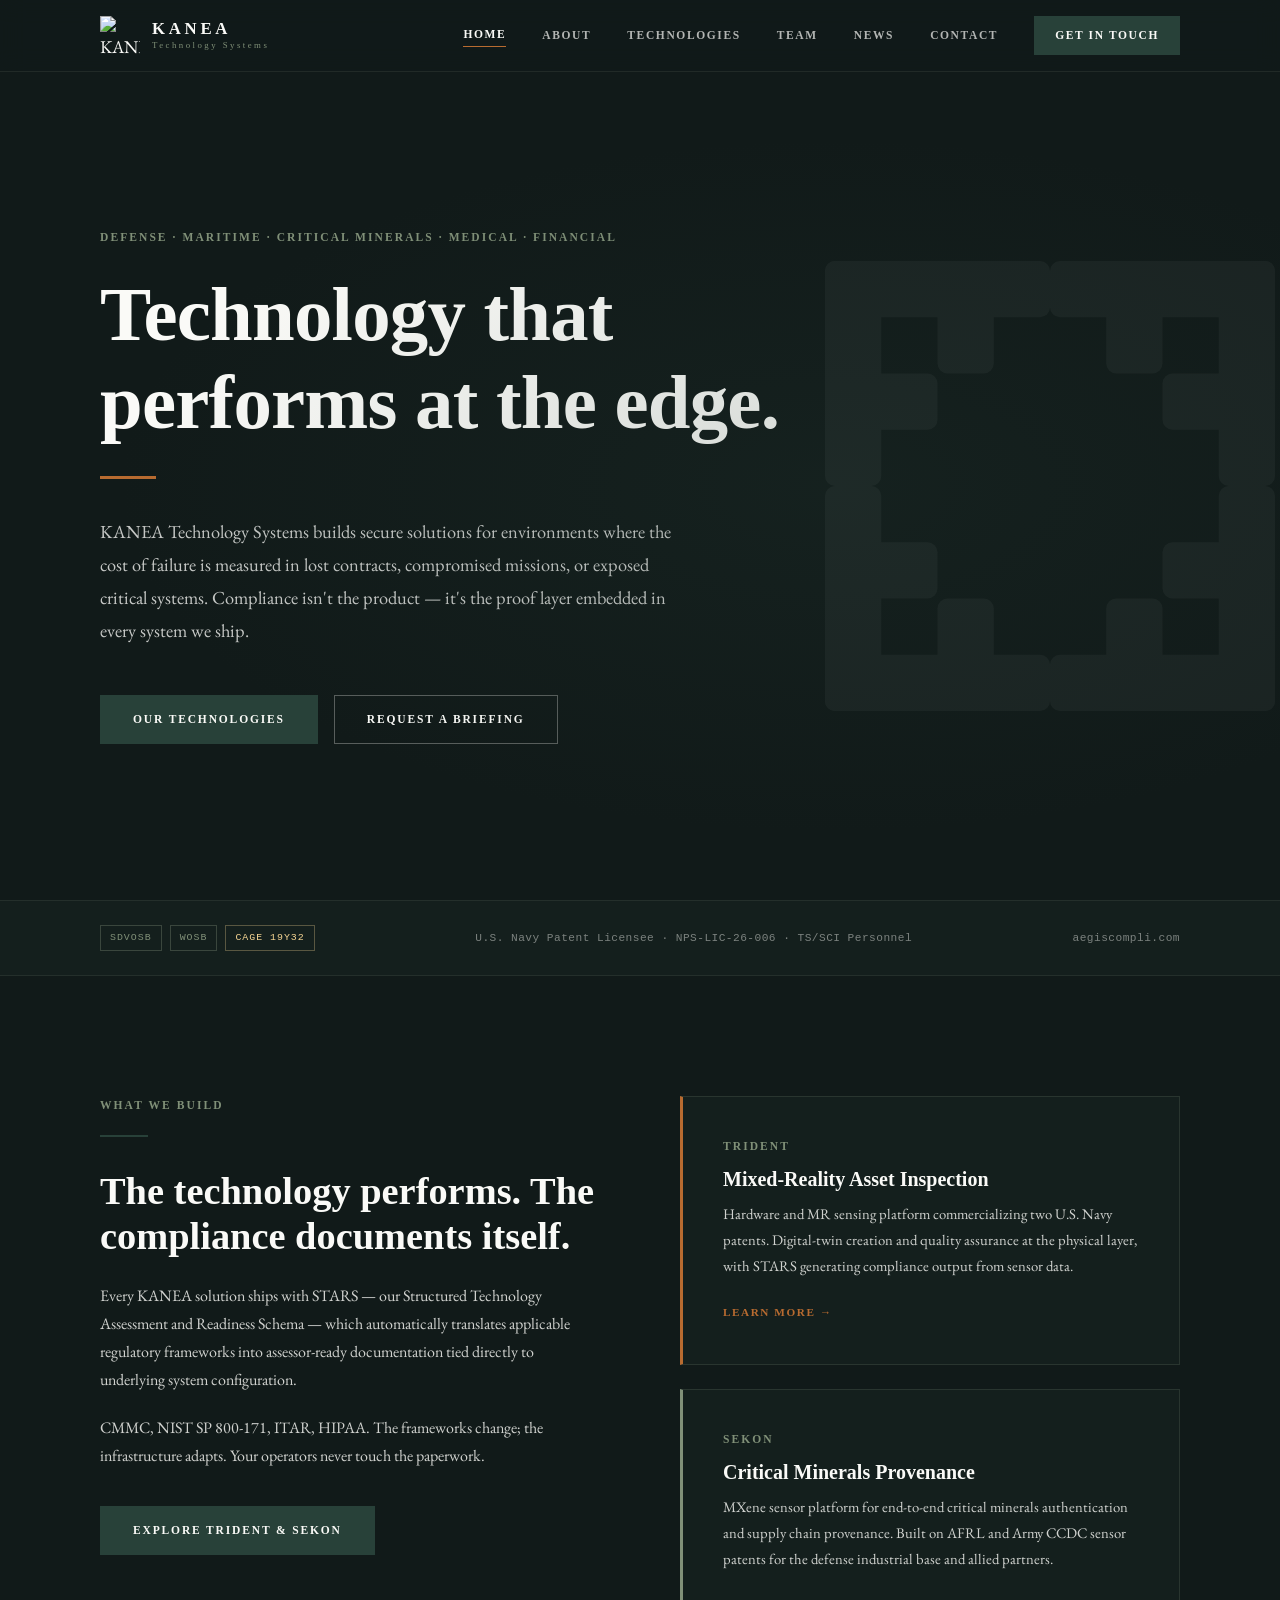
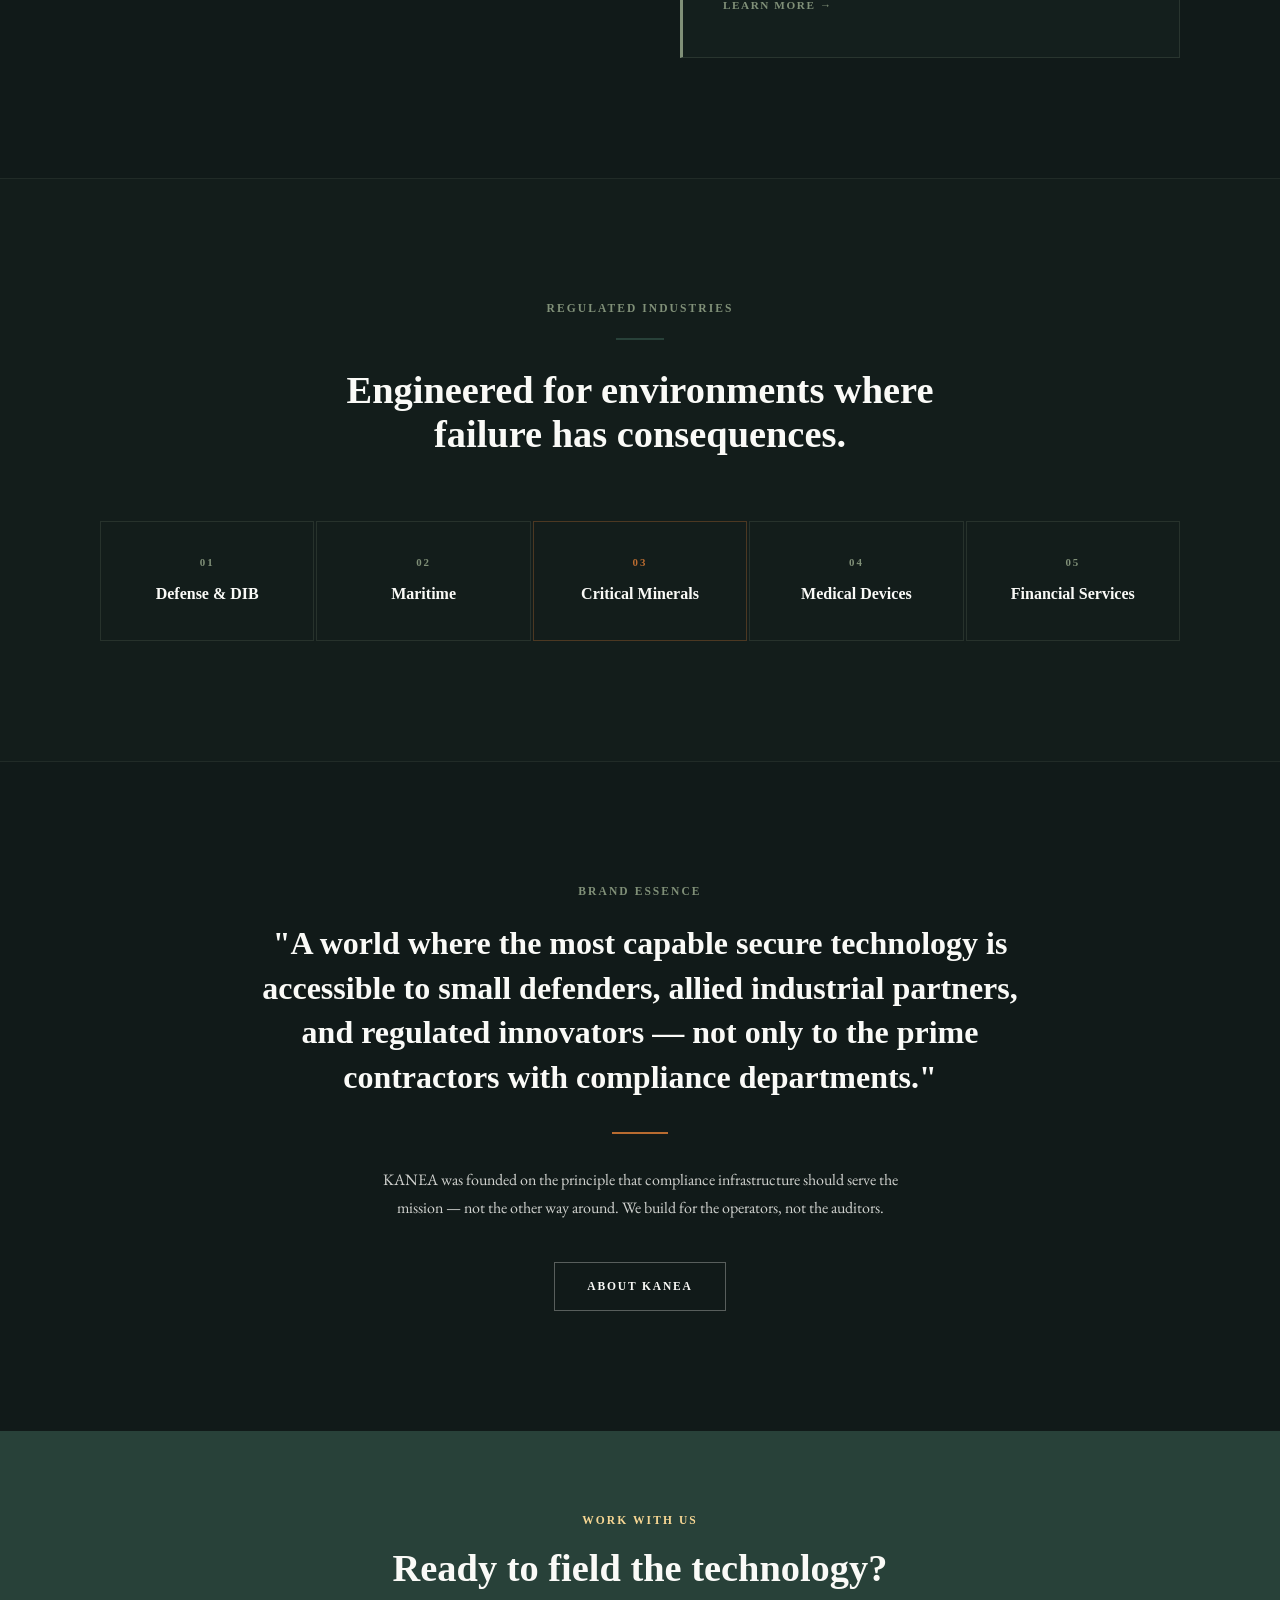
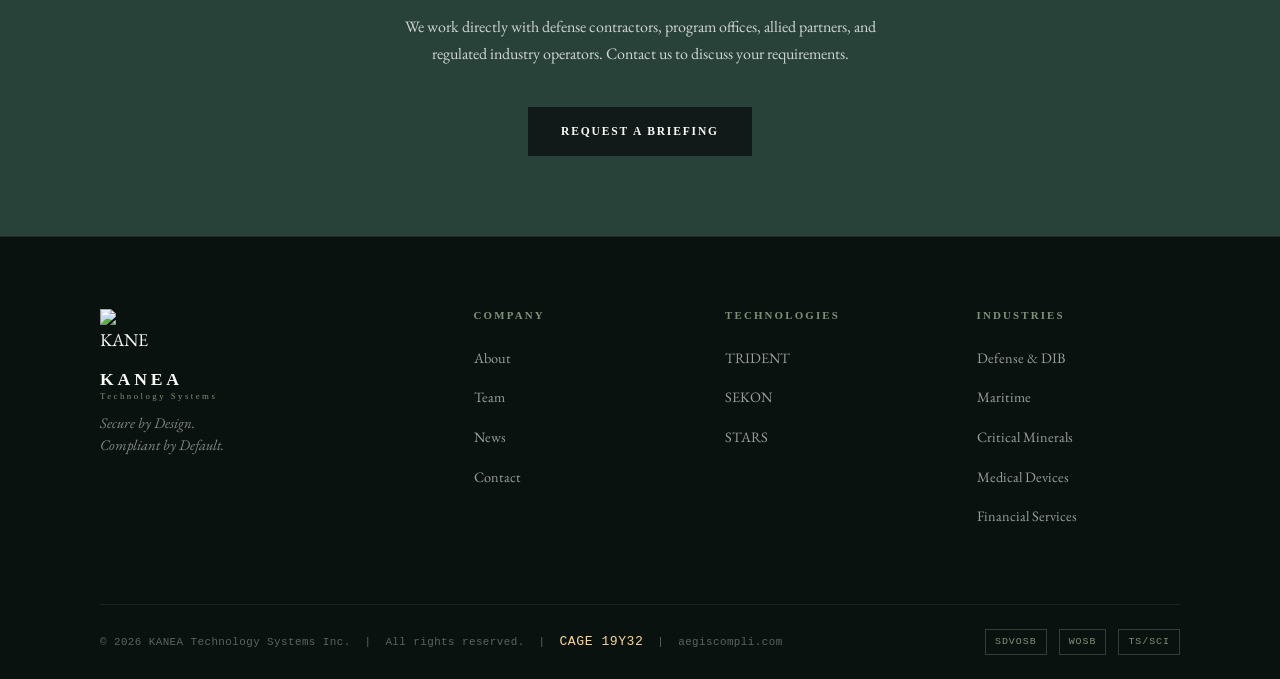
==== index.html @ 9f5e9cf7 "Rebrand domain to aegiscompli.com and add CEO headshot - apply kanea-site 2 export: switch all kanea" ====
<!DOCTYPE html>
<html lang="en">
<head>
  <meta charset="UTF-8">
  <meta name="viewport" content="width=device-width, initial-scale=1.0">
  <meta name="description" content="KANEA Technology Systems builds secure technology solutions for regulated industries — defense, maritime, critical minerals, medical devices, and financial services.">
  <title>KANEA Technology Systems — Secure by Design. Compliant by Default.</title>
  <link rel="stylesheet" href="css/kanea.css">
  <link rel="icon" type="image/svg+xml" href="images/KANEA_logo_emerald.svg">
</head>
<body>

  <header id="site-nav" class="site-nav"></header>

  <main class="main-content">

    <!-- ── HERO ──────────────────────────────────────────── -->
    <section class="hero" style="min-height: 92vh; display: flex; align-items: center; position: relative; overflow: hidden; padding: 0;">
      <!-- Background grid motif -->
      <div style="position:absolute;inset:0;background: radial-gradient(ellipse 80% 60% at 65% 50%, rgba(40,65,57,0.18) 0%, transparent 70%); pointer-events:none;"></div>
      <div style="position:absolute;right:-120px;top:50%;transform:translateY(-50%);opacity:0.04;pointer-events:none;">
        <svg viewBox="0 0 560 560" width="700" height="700" xmlns="http://www.w3.org/2000/svg">
          <rect fill="#FAFAF7" x="100" y="100" width="180" height="45" rx="8"/>
          <rect fill="#FAFAF7" x="100" y="100" width="45" height="180" rx="8"/>
          <rect fill="#FAFAF7" x="100" y="190" width="90" height="45" rx="8"/>
          <rect fill="#FAFAF7" x="190" y="100" width="45" height="90" rx="8"/>
          <rect fill="#FAFAF7" x="280" y="100" width="180" height="45" rx="8"/>
          <rect fill="#FAFAF7" x="415" y="100" width="45" height="180" rx="8"/>
          <rect fill="#FAFAF7" x="370" y="190" width="90" height="45" rx="8"/>
          <rect fill="#FAFAF7" x="325" y="100" width="45" height="90" rx="8"/>
          <rect fill="#FAFAF7" x="100" y="415" width="180" height="45" rx="8"/>
          <rect fill="#FAFAF7" x="100" y="280" width="45" height="180" rx="8"/>
          <rect fill="#FAFAF7" x="100" y="325" width="90" height="45" rx="8"/>
          <rect fill="#FAFAF7" x="190" y="370" width="45" height="90" rx="8"/>
          <rect fill="#FAFAF7" x="280" y="415" width="180" height="45" rx="8"/>
          <rect fill="#FAFAF7" x="415" y="280" width="45" height="180" rx="8"/>
          <rect fill="#FAFAF7" x="370" y="325" width="90" height="45" rx="8"/>
          <rect fill="#FAFAF7" x="325" y="370" width="45" height="90" rx="8"/>
        </svg>
      </div>

      <div class="container" style="padding-top:120px;padding-bottom:120px;">
        <div style="max-width: 700px;">
          <p class="eyebrow" style="margin-bottom:24px;">Defense · Maritime · Critical Minerals · Medical · Financial</p>
          <h1 class="display" style="color: var(--warm-white); margin-bottom: 8px;">
            Technology that<br>performs at the edge.
          </h1>
          <div style="width:56px;height:3px;background:var(--earth);margin:28px 0 36px;"></div>
          <p style="font-size:1.15rem;line-height:1.8;color:rgba(250,250,247,0.78);max-width:580px;margin-bottom:48px;">
            KANEA Technology Systems builds secure solutions for environments where the cost of failure is measured in lost contracts, compromised missions, or exposed critical systems. Compliance isn't the product — it's the proof layer embedded in every system we ship.
          </p>
          <div style="display:flex;gap:16px;flex-wrap:wrap;">
            <a href="pages/technologies.html" class="btn-primary">Our Technologies</a>
            <a href="pages/contact.html" class="btn-ghost">Request a Briefing</a>
          </div>
        </div>
      </div>
    </section>

    <!-- ── CREDENTIAL BAR ────────────────────────────────── -->
    <section style="padding:0;background:rgba(40,65,57,0.15);border-top:1px solid rgba(128,144,120,0.15);border-bottom:1px solid rgba(128,144,120,0.15);">
      <div class="container">
        <div style="display:flex;align-items:center;justify-content:space-between;padding:24px 0;flex-wrap:wrap;gap:20px;">
          <div style="display:flex;align-items:center;gap:8px;">
            <span class="badge">SDVOSB</span>
            <span class="badge">WOSB</span>
            <span class="badge" style="color:var(--khaki);border-color:rgba(248,215,148,0.3);">CAGE 19Y32</span>
          </div>
          <p class="mono" style="color:rgba(250,250,247,0.45);font-size:0.7rem;">U.S. Navy Patent Licensee · NPS-LIC-26-006 · TS/SCI Personnel</p>
          <p class="mono" style="color:rgba(250,250,247,0.45);font-size:0.7rem;">aegiscompli.com</p>
        </div>
      </div>
    </section>

    <!-- ── WHAT WE BUILD ─────────────────────────────────── -->
    <section>
      <div class="container">
        <div class="grid-2" style="align-items:start;gap:80px;">
          <div>
            <p class="eyebrow">What We Build</p>
            <div class="rule"></div>
            <h2 class="section-title" style="margin-bottom:24px;">The technology performs. The compliance documents itself.</h2>
            <p class="body-text" style="margin-bottom:20px;">
              Every KANEA solution ships with STARS — our Structured Technology Assessment and Readiness Schema — which automatically translates applicable regulatory frameworks into assessor-ready documentation tied directly to underlying system configuration.
            </p>
            <p class="body-text" style="margin-bottom:36px;">
              CMMC, NIST SP 800-171, ITAR, HIPAA. The frameworks change; the infrastructure adapts. Your operators never touch the paperwork.
            </p>
            <a href="pages/technologies.html" class="btn-primary">Explore TRIDENT &amp; SEKON</a>
          </div>
          <div style="display:flex;flex-direction:column;gap:24px;">
            <div class="card card-earth">
              <p class="eyebrow" style="margin-bottom:12px;">TRIDENT</p>
              <h3 style="color:var(--warm-white);margin-bottom:10px;">Mixed-Reality Asset Inspection</h3>
              <p class="body-text" style="font-size:0.92rem;">Hardware and MR sensing platform commercializing two U.S. Navy patents. Digital-twin creation and quality assurance at the physical layer, with STARS generating compliance output from sensor data.</p>
              <div style="margin-top:16px;"><a href="pages/technologies.html#trident" style="font-family:var(--font-display);font-size:0.7rem;font-weight:700;letter-spacing:0.14em;text-transform:uppercase;color:var(--earth);">Learn More →</a></div>
            </div>
            <div class="card" style="border-left:3px solid var(--wasabi);">
              <p class="eyebrow" style="margin-bottom:12px;">SEKON</p>
              <h3 style="color:var(--warm-white);margin-bottom:10px;">Critical Minerals Provenance</h3>
              <p class="body-text" style="font-size:0.92rem;">MXene sensor platform for end-to-end critical minerals authentication and supply chain provenance. Built on AFRL and Army CCDC sensor patents for the defense industrial base and allied partners.</p>
              <div style="margin-top:16px;"><a href="pages/technologies.html#sekon" style="font-family:var(--font-display);font-size:0.7rem;font-weight:700;letter-spacing:0.14em;text-transform:uppercase;color:var(--wasabi);">Learn More →</a></div>
            </div>
          </div>
        </div>
      </div>
    </section>

    <!-- ── INDUSTRIES ────────────────────────────────────── -->
    <section style="background:rgba(40,65,57,0.08);border-top:1px solid rgba(128,144,120,0.12);border-bottom:1px solid rgba(128,144,120,0.12);">
      <div class="container">
        <div style="text-align:center;max-width:600px;margin:0 auto 64px;">
          <p class="eyebrow">Regulated Industries</p>
          <div class="rule" style="margin:20px auto 28px;"></div>
          <h2 class="section-title">Engineered for environments where failure has consequences.</h2>
        </div>
        <div class="grid-3" style="grid-template-columns:repeat(5,1fr);gap:2px;">
          <div style="padding:32px 24px;border:1px solid rgba(128,144,120,0.18);text-align:center;">
            <p style="font-family:var(--font-display);font-size:0.68rem;font-weight:700;letter-spacing:0.18em;text-transform:uppercase;color:var(--wasabi);margin-bottom:10px;">01</p>
            <p style="font-family:var(--font-display);font-weight:700;font-size:1rem;color:var(--warm-white);">Defense &amp; DIB</p>
          </div>
          <div style="padding:32px 24px;border:1px solid rgba(128,144,120,0.18);text-align:center;">
            <p style="font-family:var(--font-display);font-size:0.68rem;font-weight:700;letter-spacing:0.18em;text-transform:uppercase;color:var(--wasabi);margin-bottom:10px;">02</p>
            <p style="font-family:var(--font-display);font-weight:700;font-size:1rem;color:var(--warm-white);">Maritime</p>
          </div>
          <div style="padding:32px 24px;border:1px solid rgba(128,144,120,0.18);text-align:center;border-color:rgba(184,107,48,0.35);">
            <p style="font-family:var(--font-display);font-size:0.68rem;font-weight:700;letter-spacing:0.18em;text-transform:uppercase;color:var(--earth);margin-bottom:10px;">03</p>
            <p style="font-family:var(--font-display);font-weight:700;font-size:1rem;color:var(--warm-white);">Critical Minerals</p>
          </div>
          <div style="padding:32px 24px;border:1px solid rgba(128,144,120,0.18);text-align:center;">
            <p style="font-family:var(--font-display);font-size:0.68rem;font-weight:700;letter-spacing:0.18em;text-transform:uppercase;color:var(--wasabi);margin-bottom:10px;">04</p>
            <p style="font-family:var(--font-display);font-weight:700;font-size:1rem;color:var(--warm-white);">Medical Devices</p>
          </div>
          <div style="padding:32px 24px;border:1px solid rgba(128,144,120,0.18);text-align:center;">
            <p style="font-family:var(--font-display);font-size:0.68rem;font-weight:700;letter-spacing:0.18em;text-transform:uppercase;color:var(--wasabi);margin-bottom:10px;">05</p>
            <p style="font-family:var(--font-display);font-weight:700;font-size:1rem;color:var(--warm-white);">Financial Services</p>
          </div>
        </div>
      </div>
    </section>

    <!-- ── BRAND ESSENCE ─────────────────────────────────── -->
    <section>
      <div class="container">
        <div style="max-width:800px;margin:0 auto;text-align:center;">
          <p class="eyebrow" style="margin-bottom:20px;">Brand Essence</p>
          <blockquote style="font-family:var(--font-display);font-size:clamp(1.4rem,2.5vw,2rem);font-weight:700;line-height:1.4;color:var(--warm-white);margin-bottom:32px;">
            "A world where the most capable secure technology is accessible to small defenders, allied industrial partners, and regulated innovators — not only to the prime contractors with compliance departments."
          </blockquote>
          <div style="width:56px;height:2px;background:var(--earth);margin:0 auto 32px;"></div>
          <p class="body-text" style="text-align:center;max-width:560px;margin:0 auto 40px;">KANEA was founded on the principle that compliance infrastructure should serve the mission — not the other way around. We build for the operators, not the auditors.</p>
          <a href="pages/about.html" class="btn-ghost">About KANEA</a>
        </div>
      </div>
    </section>

    <!-- ── CTA ───────────────────────────────────────────── -->
    <section style="background:var(--emerald);padding:80px 0;">
      <div class="container" style="text-align:center;">
        <p class="eyebrow" style="color:var(--khaki);margin-bottom:16px;">Work With Us</p>
        <h2 style="font-family:var(--font-display);font-size:clamp(1.8rem,3vw,2.6rem);font-weight:700;color:var(--warm-white);margin-bottom:24px;">
          Ready to field the technology?
        </h2>
        <p style="font-family:var(--font-body);font-size:1rem;color:rgba(250,250,247,0.8);max-width:480px;margin:0 auto 40px;">
          We work directly with defense contractors, program offices, allied partners, and regulated industry operators. Contact us to discuss your requirements.
        </p>
        <a href="pages/contact.html" class="btn-primary" style="background:var(--noir);border-color:var(--noir);">Request a Briefing</a>
      </div>
    </section>

  </main>

  <div id="site-footer"></div>

  <script src="js/components.js"></script>
  <script>
    renderNav('home');
    renderFooter();
  </script>
</body>
</html>
---- css/kanea.css ----
/* ============================================================
   KANEA Technology Systems — Brand CSS
   Brand Guide v1.0 · aegiscompli.com
   ============================================================ */

@import url('https://fonts.googleapis.com/css2?family=EB+Garamond:ital,wght@0,400;0,500;1,400&display=swap');

/* ── Tokens ─────────────────────────────────────────────── */
:root {
  --emerald:      #284139;
  --wasabi:       #809078;
  --khaki:        #F8D794;
  --earth:        #B86B30;
  --noir:         #111A19;
  --warm-white:   #FAFAF7;

  --font-display: 'Georgia', 'Palatino Linotype', serif;
  --font-body:    'EB Garamond', Garamond, 'Times New Roman', serif;
  --font-mono:    'Courier New', Courier, monospace;

  --nav-h:        72px;
  --max-w:        1160px;
  --section-gap:  120px;
}

/* ── Reset ───────────────────────────────────────────────── */
*, *::before, *::after { box-sizing: border-box; margin: 0; padding: 0; }
html { scroll-behavior: smooth; }

body {
  background: var(--noir);
  color: var(--warm-white);
  font-family: var(--font-body);
  font-size: 18px;
  line-height: 1.65;
  -webkit-font-smoothing: antialiased;
}

img, svg { display: block; max-width: 100%; }
a { color: inherit; text-decoration: none; }
ul { list-style: none; }

/* ── Typography ──────────────────────────────────────────── */
h1, h2, h3, h4 {
  font-family: var(--font-display);
  font-weight: 700;
  line-height: 1.15;
}

.display {
  font-size: clamp(2.8rem, 6vw, 5rem);
  letter-spacing: -0.01em;
}

h2.section-title {
  font-size: clamp(1.8rem, 3vw, 2.6rem);
  color: var(--warm-white);
}

h3 { font-size: 1.25rem; }

.eyebrow {
  font-family: var(--font-display);
  font-size: 0.72rem;
  font-weight: 700;
  letter-spacing: 0.18em;
  text-transform: uppercase;
  color: var(--wasabi);
}

.body-text {
  font-family: var(--font-body);
  font-size: 1rem;
  line-height: 1.75;
  color: rgba(250,250,247,0.82);
}

.mono {
  font-family: var(--font-mono);
  font-size: 0.82rem;
  color: var(--khaki);
  letter-spacing: 0.04em;
}

/* ── Layout ──────────────────────────────────────────────── */
.container {
  width: 100%;
  max-width: var(--max-w);
  margin: 0 auto;
  padding: 0 40px;
}

section { padding: var(--section-gap) 0; }

/* ── Navigation ──────────────────────────────────────────── */
.site-nav {
  position: fixed;
  top: 0; left: 0; right: 0;
  height: var(--nav-h);
  z-index: 100;
  background: rgba(17,26,25,0.92);
  backdrop-filter: blur(12px);
  -webkit-backdrop-filter: blur(12px);
  border-bottom: 1px solid rgba(128,144,120,0.15);
  transition: background 0.3s;
}

.nav-inner {
  display: flex;
  align-items: center;
  justify-content: space-between;
  height: 100%;
  max-width: var(--max-w);
  margin: 0 auto;
  padding: 0 40px;
}

.nav-logo {
  display: flex;
  align-items: center;
  gap: 12px;
  text-decoration: none;
}

.nav-logo img {
  width: 40px;
  height: 40px;
  object-fit: contain;
}

.nav-wordmark {
  font-family: var(--font-display);
  font-weight: 700;
  font-size: 1.05rem;
  letter-spacing: 0.22em;
  color: var(--warm-white);
  line-height: 1;
}

.nav-wordmark span {
  display: block;
  font-size: 0.55rem;
  letter-spacing: 0.28em;
  color: var(--wasabi);
  margin-top: 3px;
  font-weight: 400;
}

.nav-links {
  display: flex;
  align-items: center;
  gap: 36px;
}

.nav-links a {
  font-family: var(--font-display);
  font-size: 0.72rem;
  font-weight: 700;
  letter-spacing: 0.14em;
  text-transform: uppercase;
  color: rgba(250,250,247,0.7);
  transition: color 0.2s;
}

.nav-links a:hover,
.nav-links a.active { color: var(--warm-white); }

.nav-links a.active {
  border-bottom: 1px solid var(--earth);
  padding-bottom: 2px;
}

.nav-cta {
  font-family: var(--font-display);
  font-size: 0.72rem;
  font-weight: 700;
  letter-spacing: 0.14em;
  text-transform: uppercase;
  color: var(--warm-white) !important;
  background: var(--emerald);
  border: 1px solid var(--emerald);
  padding: 9px 20px;
  transition: background 0.2s, border-color 0.2s !important;
}

.nav-cta:hover {
  background: transparent !important;
  border-color: var(--wasabi) !important;
  color: var(--wasabi) !important;
}

.nav-hamburger {
  display: none;
  flex-direction: column;
  gap: 5px;
  cursor: pointer;
  padding: 4px;
  background: none;
  border: none;
}

.nav-hamburger span {
  display: block;
  width: 24px;
  height: 2px;
  background: var(--warm-white);
  transition: all 0.3s;
}

/* ── Emerald rule divider ────────────────────────────────── */
.rule {
  width: 48px;
  height: 2px;
  background: var(--emerald);
  margin: 20px 0 32px;
}

.rule-earth {
  width: 48px;
  height: 2px;
  background: var(--earth);
  margin: 20px 0 32px;
}

/* ── Buttons ─────────────────────────────────────────────── */
.btn-primary {
  display: inline-block;
  font-family: var(--font-display);
  font-weight: 700;
  font-size: 0.72rem;
  letter-spacing: 0.16em;
  text-transform: uppercase;
  color: var(--warm-white);
  background: var(--emerald);
  border: 1px solid var(--emerald);
  padding: 14px 32px;
  transition: background 0.2s, border-color 0.2s;
  cursor: pointer;
}

.btn-primary:hover {
  background: transparent;
  border-color: var(--wasabi);
  color: var(--wasabi);
}

.btn-ghost {
  display: inline-block;
  font-family: var(--font-display);
  font-weight: 700;
  font-size: 0.72rem;
  letter-spacing: 0.16em;
  text-transform: uppercase;
  color: var(--warm-white);
  border: 1px solid rgba(250,250,247,0.3);
  padding: 14px 32px;
  transition: border-color 0.2s, color 0.2s;
  cursor: pointer;
}

.btn-ghost:hover {
  border-color: var(--warm-white);
}

/* ── Cards ───────────────────────────────────────────────── */
.card {
  background: rgba(40,65,57,0.12);
  border: 1px solid rgba(128,144,120,0.2);
  padding: 40px;
  transition: border-color 0.25s;
}

.card:hover {
  border-color: rgba(128,144,120,0.5);
}

.card-earth {
  border-left: 3px solid var(--earth);
}

/* ── Page header (inner pages) ───────────────────────────── */
.page-header {
  padding-top: calc(var(--nav-h) + 80px);
  padding-bottom: 80px;
  border-bottom: 1px solid rgba(128,144,120,0.15);
}

/* ── Tags / badges ───────────────────────────────────────── */
.tag {
  display: inline-block;
  font-family: var(--font-mono);
  font-size: 0.7rem;
  letter-spacing: 0.08em;
  color: var(--khaki);
  border: 1px solid rgba(248,215,148,0.3);
  padding: 4px 10px;
}

.tag-emerald {
  color: var(--wasabi);
  border-color: rgba(128,144,120,0.4);
}

/* ── Two-col grid ────────────────────────────────────────── */
.grid-2 {
  display: grid;
  grid-template-columns: 1fr 1fr;
  gap: 48px;
}

.grid-3 {
  display: grid;
  grid-template-columns: repeat(3, 1fr);
  gap: 32px;
}

/* ── Khaki panel ─────────────────────────────────────────── */
.panel-khaki {
  background: rgba(248,215,148,0.06);
  border: 1px solid rgba(248,215,148,0.15);
  padding: 32px 40px;
}

/* ── Section accent line ─────────────────────────────────── */
.section-accent {
  border-top: 1px solid rgba(128,144,120,0.2);
  padding-top: var(--section-gap);
}

/* ── Footer ──────────────────────────────────────────────── */
.site-footer {
  background: #0A1210;
  border-top: 1px solid rgba(128,144,120,0.2);
  padding: 72px 0 0;
}

.footer-top {
  display: grid;
  grid-template-columns: 1.6fr 1fr 1fr 1fr;
  gap: 48px;
  padding-bottom: 64px;
  border-bottom: 1px solid rgba(128,144,120,0.15);
}

.footer-brand .nav-wordmark {
  font-size: 1.1rem;
  margin-top: 16px;
}

.footer-tagline {
  font-family: var(--font-body);
  font-style: italic;
  font-size: 0.92rem;
  color: rgba(250,250,247,0.5);
  margin-top: 12px;
  line-height: 1.5;
}

.footer-logo-mark {
  width: 48px;
  height: 48px;
}

.footer-col h4 {
  font-family: var(--font-display);
  font-size: 0.68rem;
  font-weight: 700;
  letter-spacing: 0.2em;
  text-transform: uppercase;
  color: var(--wasabi);
  margin-bottom: 20px;
}

.footer-col ul li {
  margin-bottom: 10px;
}

.footer-col ul li a {
  font-family: var(--font-body);
  font-size: 0.9rem;
  color: rgba(250,250,247,0.6);
  transition: color 0.2s;
}

.footer-col ul li a:hover {
  color: var(--warm-white);
}

.footer-bottom {
  display: flex;
  align-items: center;
  justify-content: space-between;
  padding: 24px 0;
  flex-wrap: wrap;
  gap: 12px;
}

.footer-legal {
  font-family: var(--font-mono);
  font-size: 0.68rem;
  color: rgba(250,250,247,0.35);
  letter-spacing: 0.04em;
  line-height: 1.7;
}

.footer-badges {
  display: flex;
  gap: 12px;
  align-items: center;
}

.badge {
  font-family: var(--font-mono);
  font-size: 0.62rem;
  letter-spacing: 0.1em;
  color: var(--wasabi);
  border: 1px solid rgba(128,144,120,0.35);
  padding: 4px 9px;
}

/* ── Main content offset for fixed nav ───────────────────── */
.main-content { padding-top: var(--nav-h); }

/* ── Responsive ──────────────────────────────────────────── */
@media (max-width: 900px) {
  :root { --section-gap: 80px; }
  .container { padding: 0 24px; }

  .nav-links { display: none; }
  .nav-hamburger { display: flex; }

  .nav-links.open {
    display: flex;
    flex-direction: column;
    position: fixed;
    top: var(--nav-h);
    left: 0; right: 0;
    background: var(--noir);
    padding: 32px 24px 48px;
    gap: 28px;
    border-bottom: 1px solid rgba(128,144,120,0.2);
  }

  .grid-2 { grid-template-columns: 1fr; gap: 32px; }
  .grid-3 { grid-template-columns: 1fr; }

  .footer-top {
    grid-template-columns: 1fr 1fr;
    gap: 40px;
  }

  .footer-bottom {
    flex-direction: column;
    align-items: flex-start;
  }
}

@media (max-width: 560px) {
  .footer-top { grid-template-columns: 1fr; }
  .nav-inner { padding: 0 20px; }
  .container { padding: 0 20px; }
}

@media (prefers-reduced-motion: reduce) {
  * { transition: none !important; animation: none !important; }
}
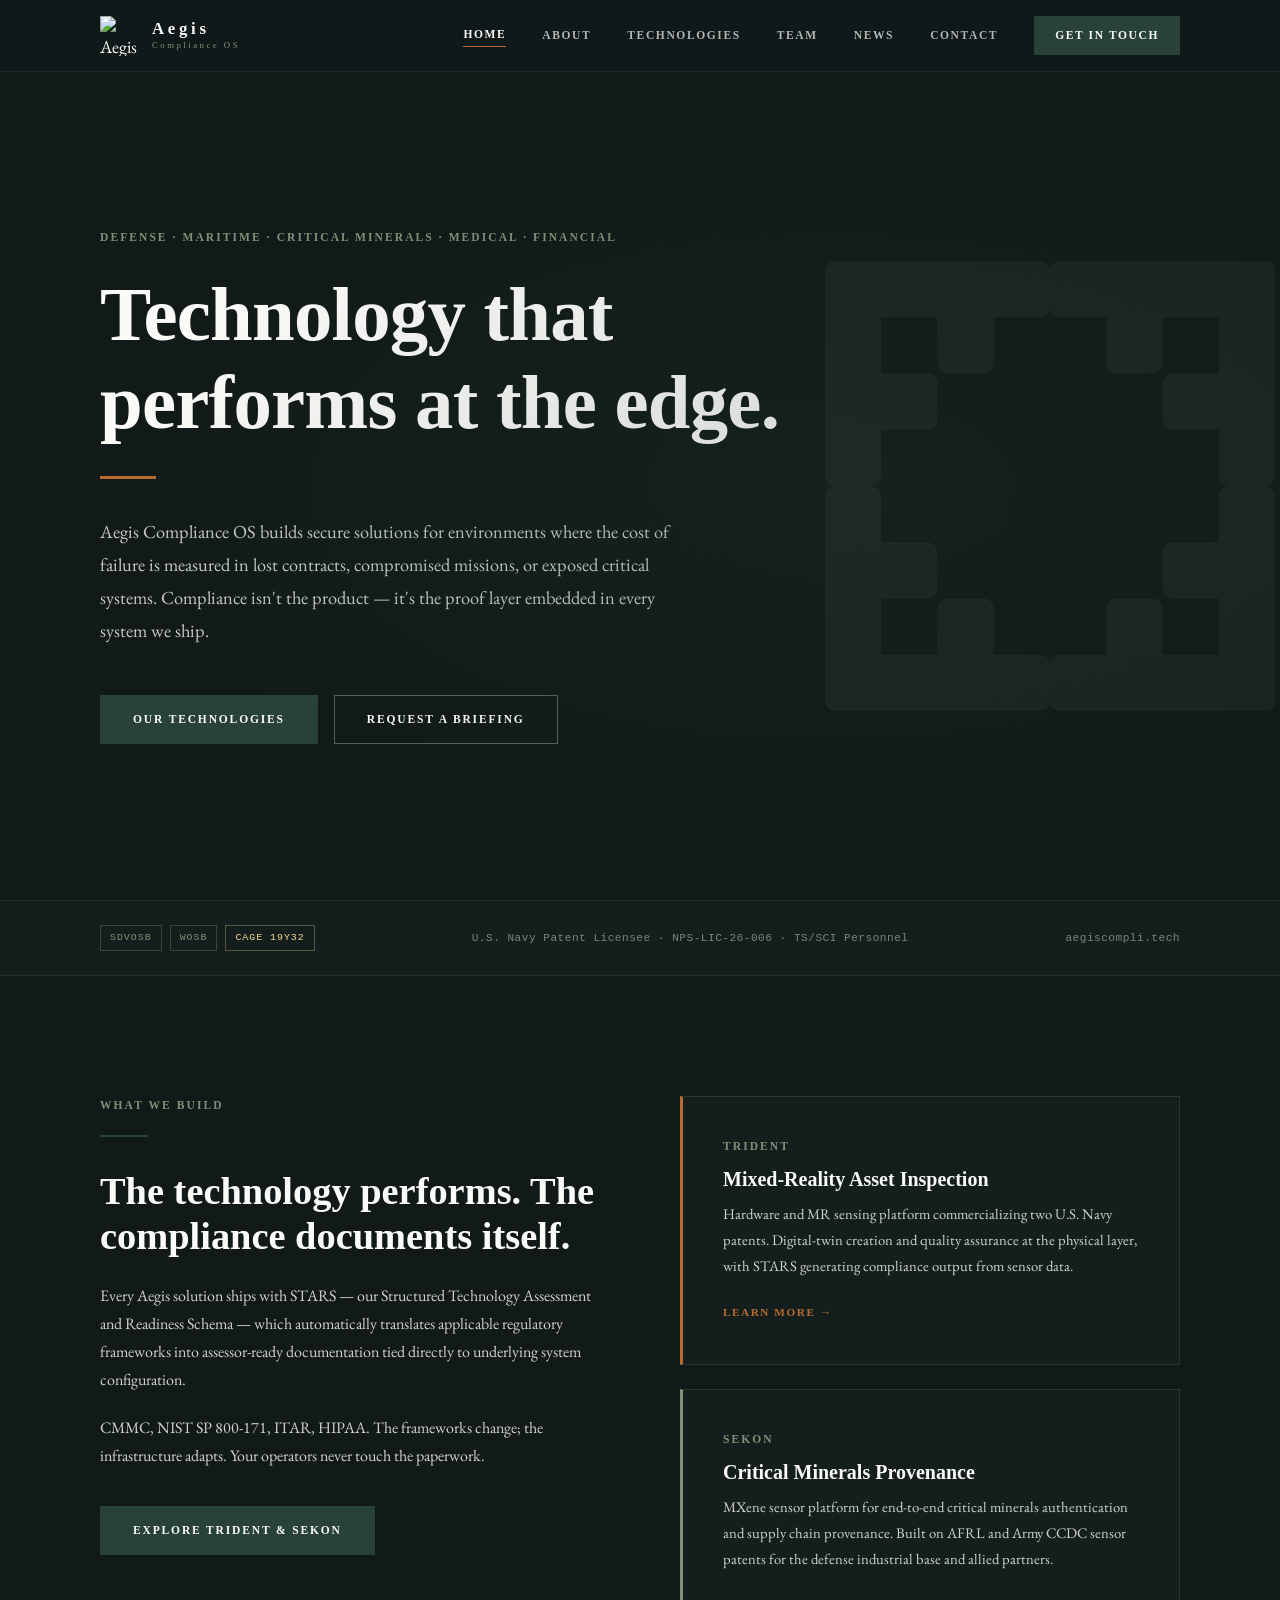
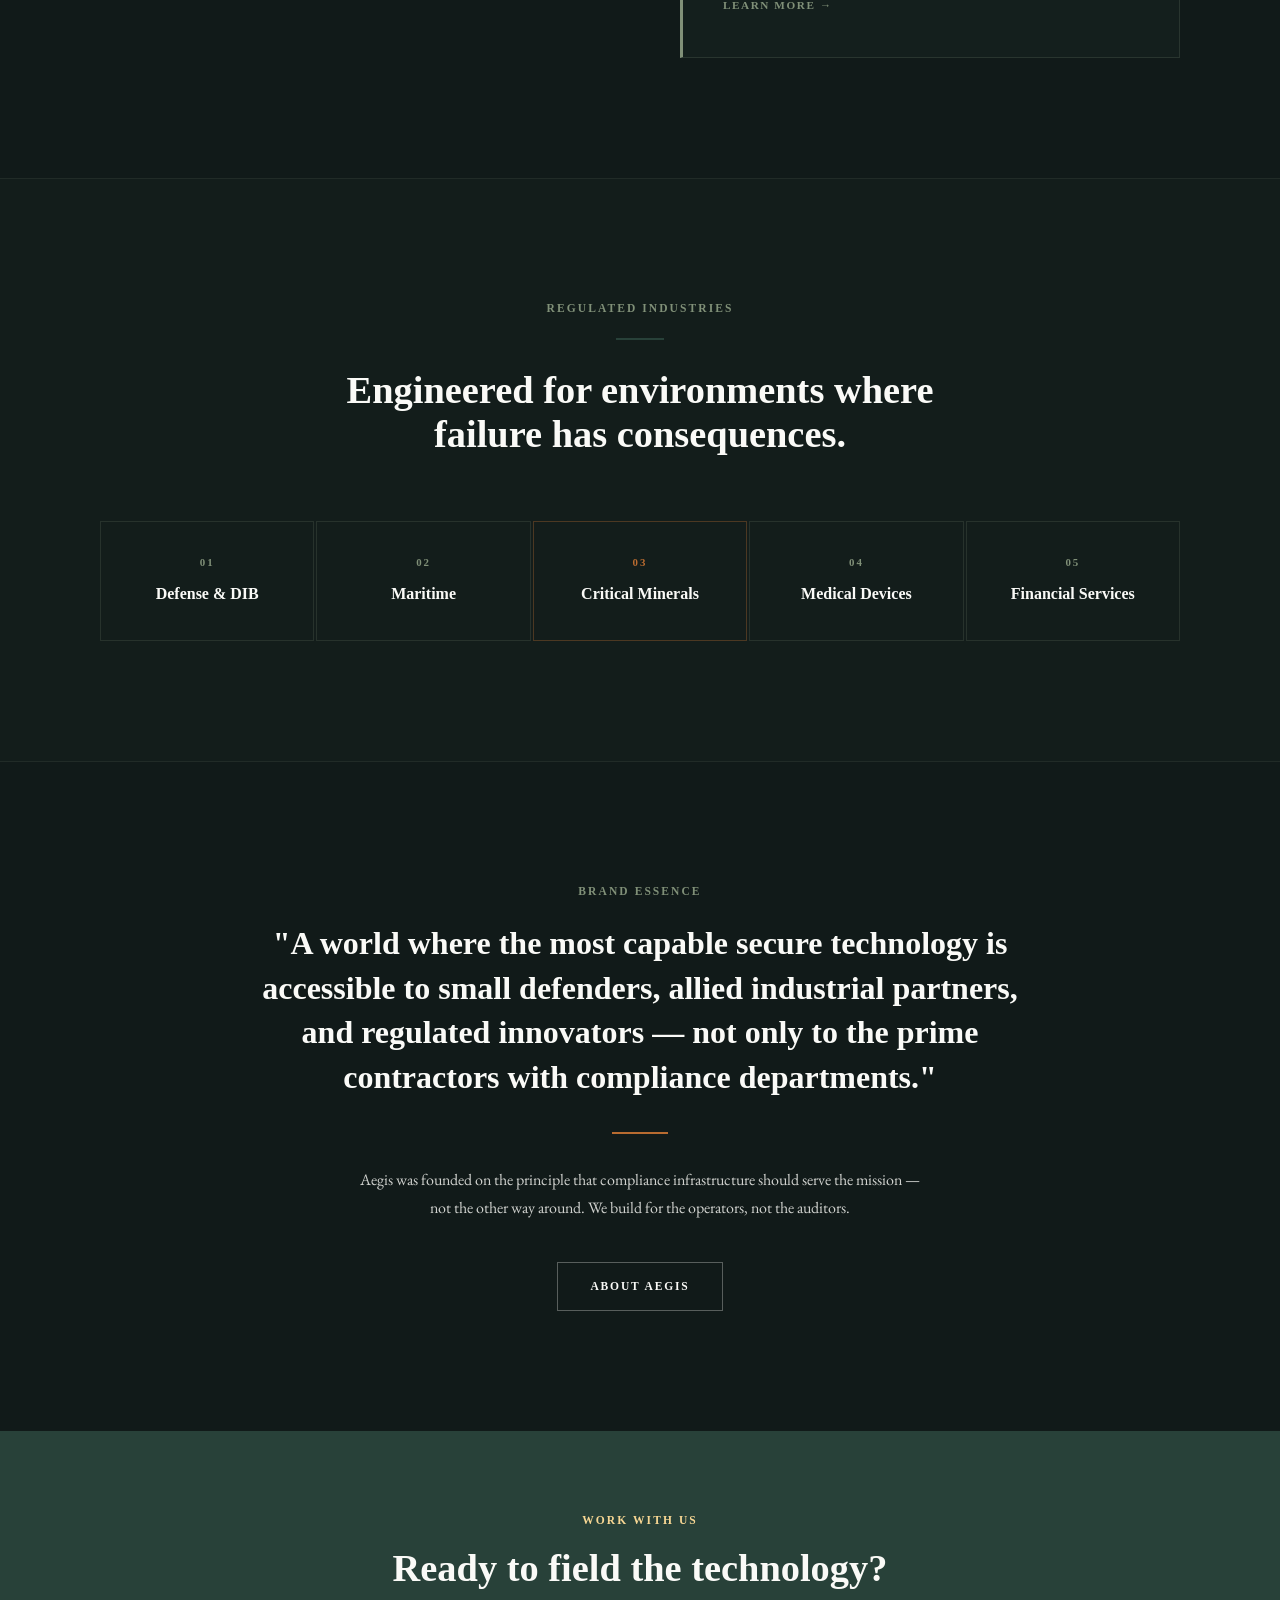
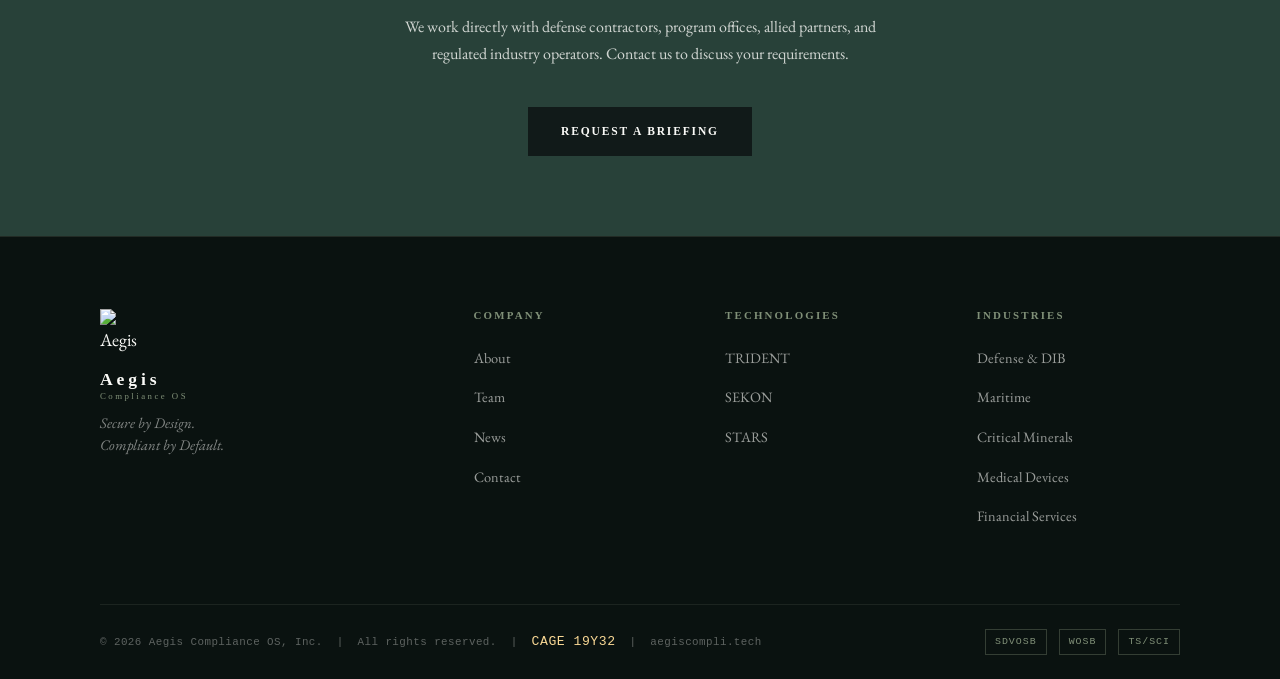
==== commit 2c065697: "Rebrand site content KANEA -> Aegis Compliance OS - swap KANEA Technology Systems -> Aegis Complianc" ====
--- a/index.html
+++ b/index.html
@@ -3,8 +3,8 @@
 <head>
   <meta charset="UTF-8">
   <meta name="viewport" content="width=device-width, initial-scale=1.0">
-  <meta name="description" content="KANEA Technology Systems builds secure technology solutions for regulated industries — defense, maritime, critical minerals, medical devices, and financial services.">
-  <title>KANEA Technology Systems — Secure by Design. Compliant by Default.</title>
+  <meta name="description" content="Aegis Compliance OS builds secure technology solutions for regulated industries — defense, maritime, critical minerals, medical devices, and financial services.">
+  <title>Aegis Compliance OS — Secure by Design. Compliant by Default.</title>
   <link rel="stylesheet" href="css/kanea.css">
   <link rel="icon" type="image/svg+xml" href="images/KANEA_logo_emerald.svg">
 </head>
@@ -47,7 +47,7 @@
           </h1>
           <div style="width:56px;height:3px;background:var(--earth);margin:28px 0 36px;"></div>
           <p style="font-size:1.15rem;line-height:1.8;color:rgba(250,250,247,0.78);max-width:580px;margin-bottom:48px;">
-            KANEA Technology Systems builds secure solutions for environments where the cost of failure is measured in lost contracts, compromised missions, or exposed critical systems. Compliance isn't the product — it's the proof layer embedded in every system we ship.
+            Aegis Compliance OS builds secure solutions for environments where the cost of failure is measured in lost contracts, compromised missions, or exposed critical systems. Compliance isn't the product — it's the proof layer embedded in every system we ship.
           </p>
           <div style="display:flex;gap:16px;flex-wrap:wrap;">
             <a href="pages/technologies.html" class="btn-primary">Our Technologies</a>
@@ -67,7 +67,7 @@
             <span class="badge" style="color:var(--khaki);border-color:rgba(248,215,148,0.3);">CAGE 19Y32</span>
           </div>
           <p class="mono" style="color:rgba(250,250,247,0.45);font-size:0.7rem;">U.S. Navy Patent Licensee · NPS-LIC-26-006 · TS/SCI Personnel</p>
-          <p class="mono" style="color:rgba(250,250,247,0.45);font-size:0.7rem;">aegiscompli.com</p>
+          <p class="mono" style="color:rgba(250,250,247,0.45);font-size:0.7rem;">aegiscompli.tech</p>
         </div>
       </div>
     </section>
@@ -81,7 +81,7 @@
             <div class="rule"></div>
             <h2 class="section-title" style="margin-bottom:24px;">The technology performs. The compliance documents itself.</h2>
             <p class="body-text" style="margin-bottom:20px;">
-              Every KANEA solution ships with STARS — our Structured Technology Assessment and Readiness Schema — which automatically translates applicable regulatory frameworks into assessor-ready documentation tied directly to underlying system configuration.
+              Every Aegis solution ships with STARS — our Structured Technology Assessment and Readiness Schema — which automatically translates applicable regulatory frameworks into assessor-ready documentation tied directly to underlying system configuration.
             </p>
             <p class="body-text" style="margin-bottom:36px;">
               CMMC, NIST SP 800-171, ITAR, HIPAA. The frameworks change; the infrastructure adapts. Your operators never touch the paperwork.
@@ -148,8 +148,8 @@
             "A world where the most capable secure technology is accessible to small defenders, allied industrial partners, and regulated innovators — not only to the prime contractors with compliance departments."
           </blockquote>
           <div style="width:56px;height:2px;background:var(--earth);margin:0 auto 32px;"></div>
-          <p class="body-text" style="text-align:center;max-width:560px;margin:0 auto 40px;">KANEA was founded on the principle that compliance infrastructure should serve the mission — not the other way around. We build for the operators, not the auditors.</p>
-          <a href="pages/about.html" class="btn-ghost">About KANEA</a>
+          <p class="body-text" style="text-align:center;max-width:560px;margin:0 auto 40px;">Aegis was founded on the principle that compliance infrastructure should serve the mission — not the other way around. We build for the operators, not the auditors.</p>
+          <a href="pages/about.html" class="btn-ghost">About Aegis</a>
         </div>
       </div>
     </section>
--- a/css/kanea.css
+++ b/css/kanea.css
@@ -1,6 +1,6 @@
 /* ============================================================
-   KANEA Technology Systems — Brand CSS
-   Brand Guide v1.0 · aegiscompli.com
+   Aegis Compliance OS — Brand CSS
+   Brand Guide v1.0 · aegiscompli.tech
    ============================================================ */
 
 @import url('https://fonts.googleapis.com/css2?family=EB+Garamond:ital,wght@0,400;0,500;1,400&display=swap');
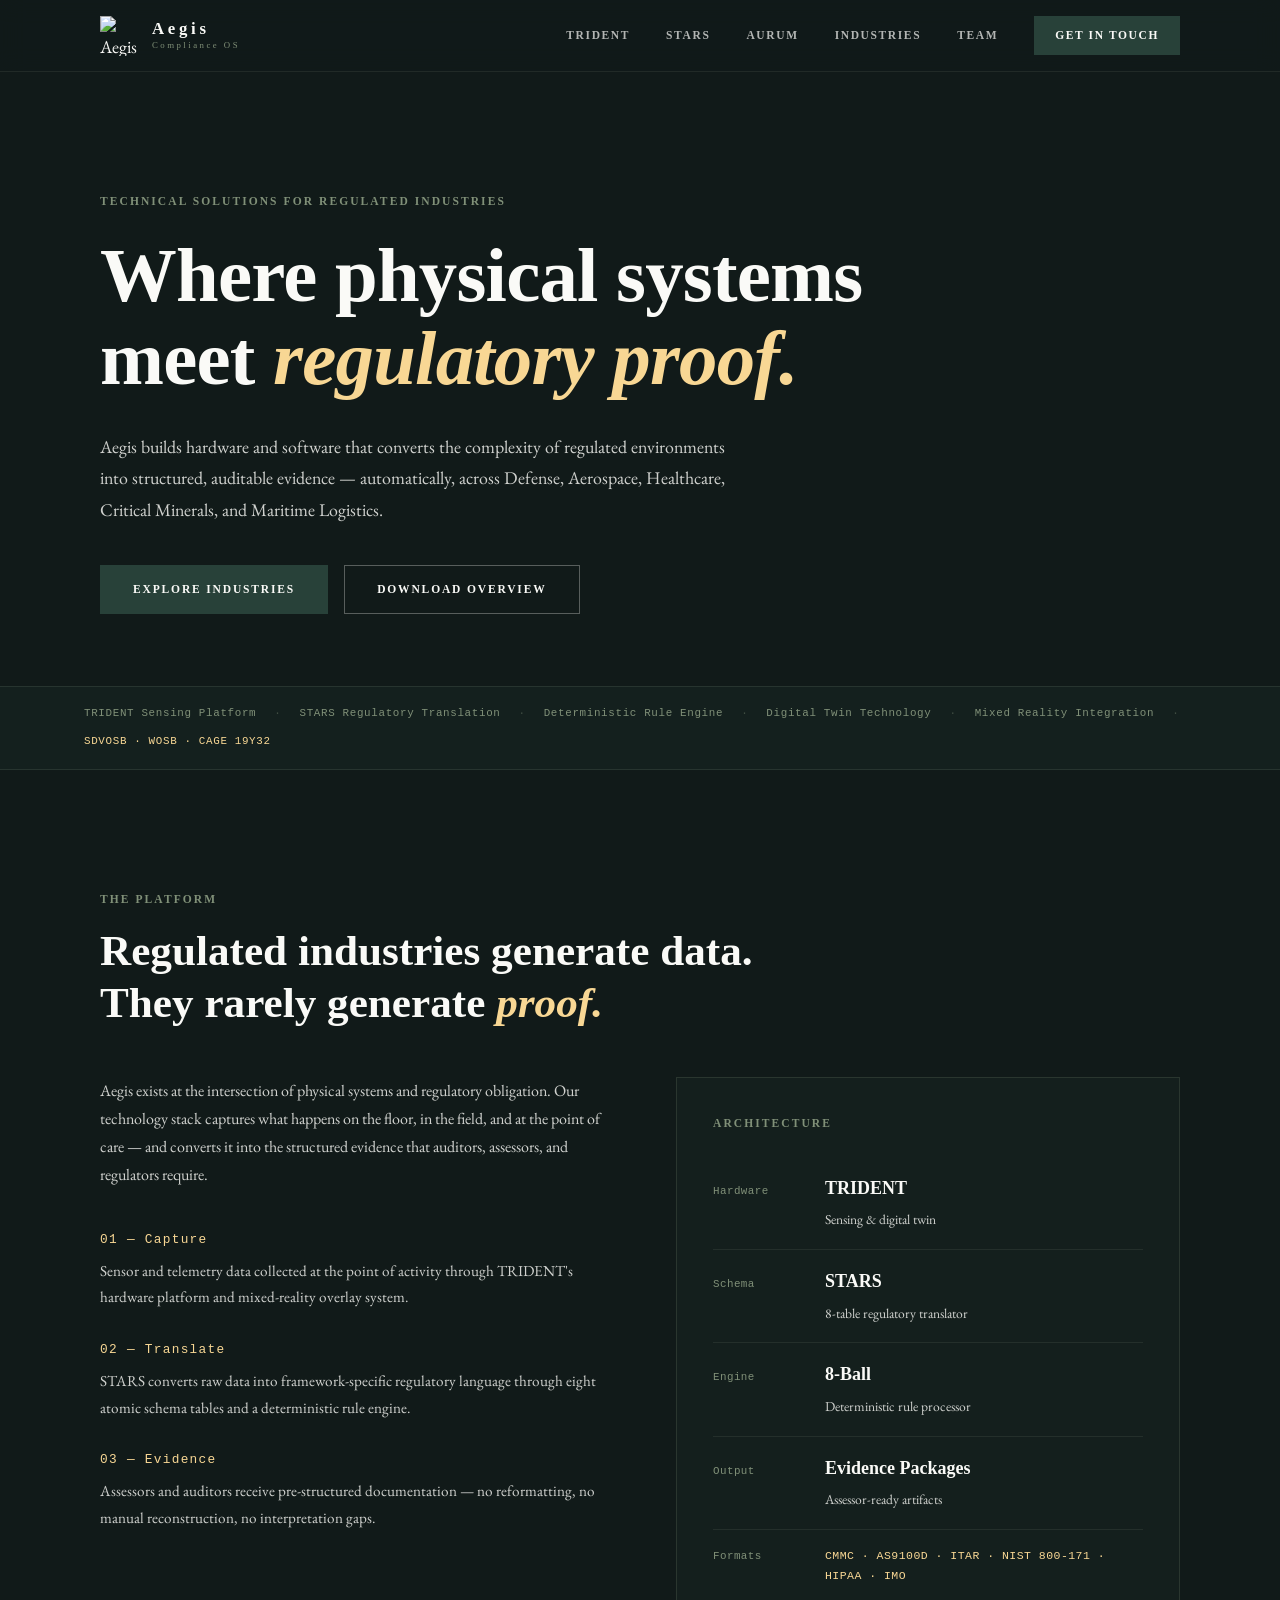
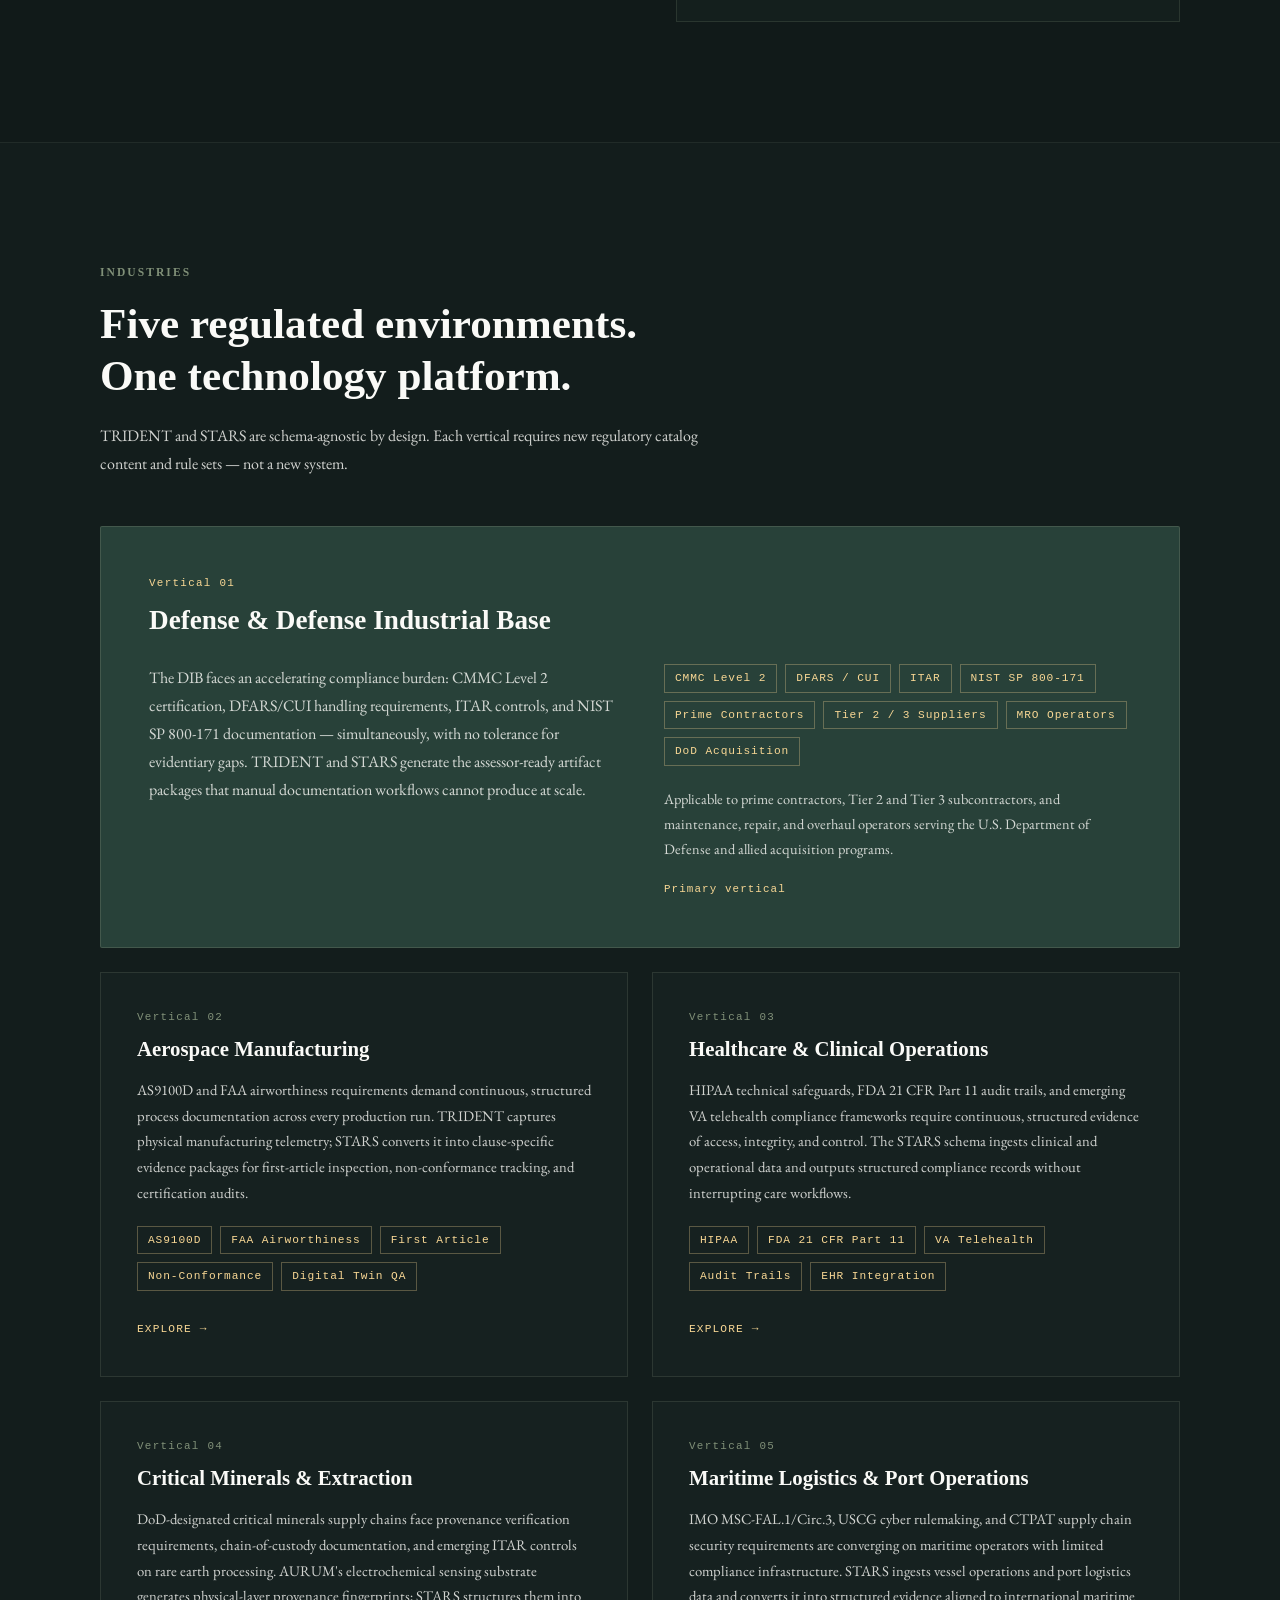
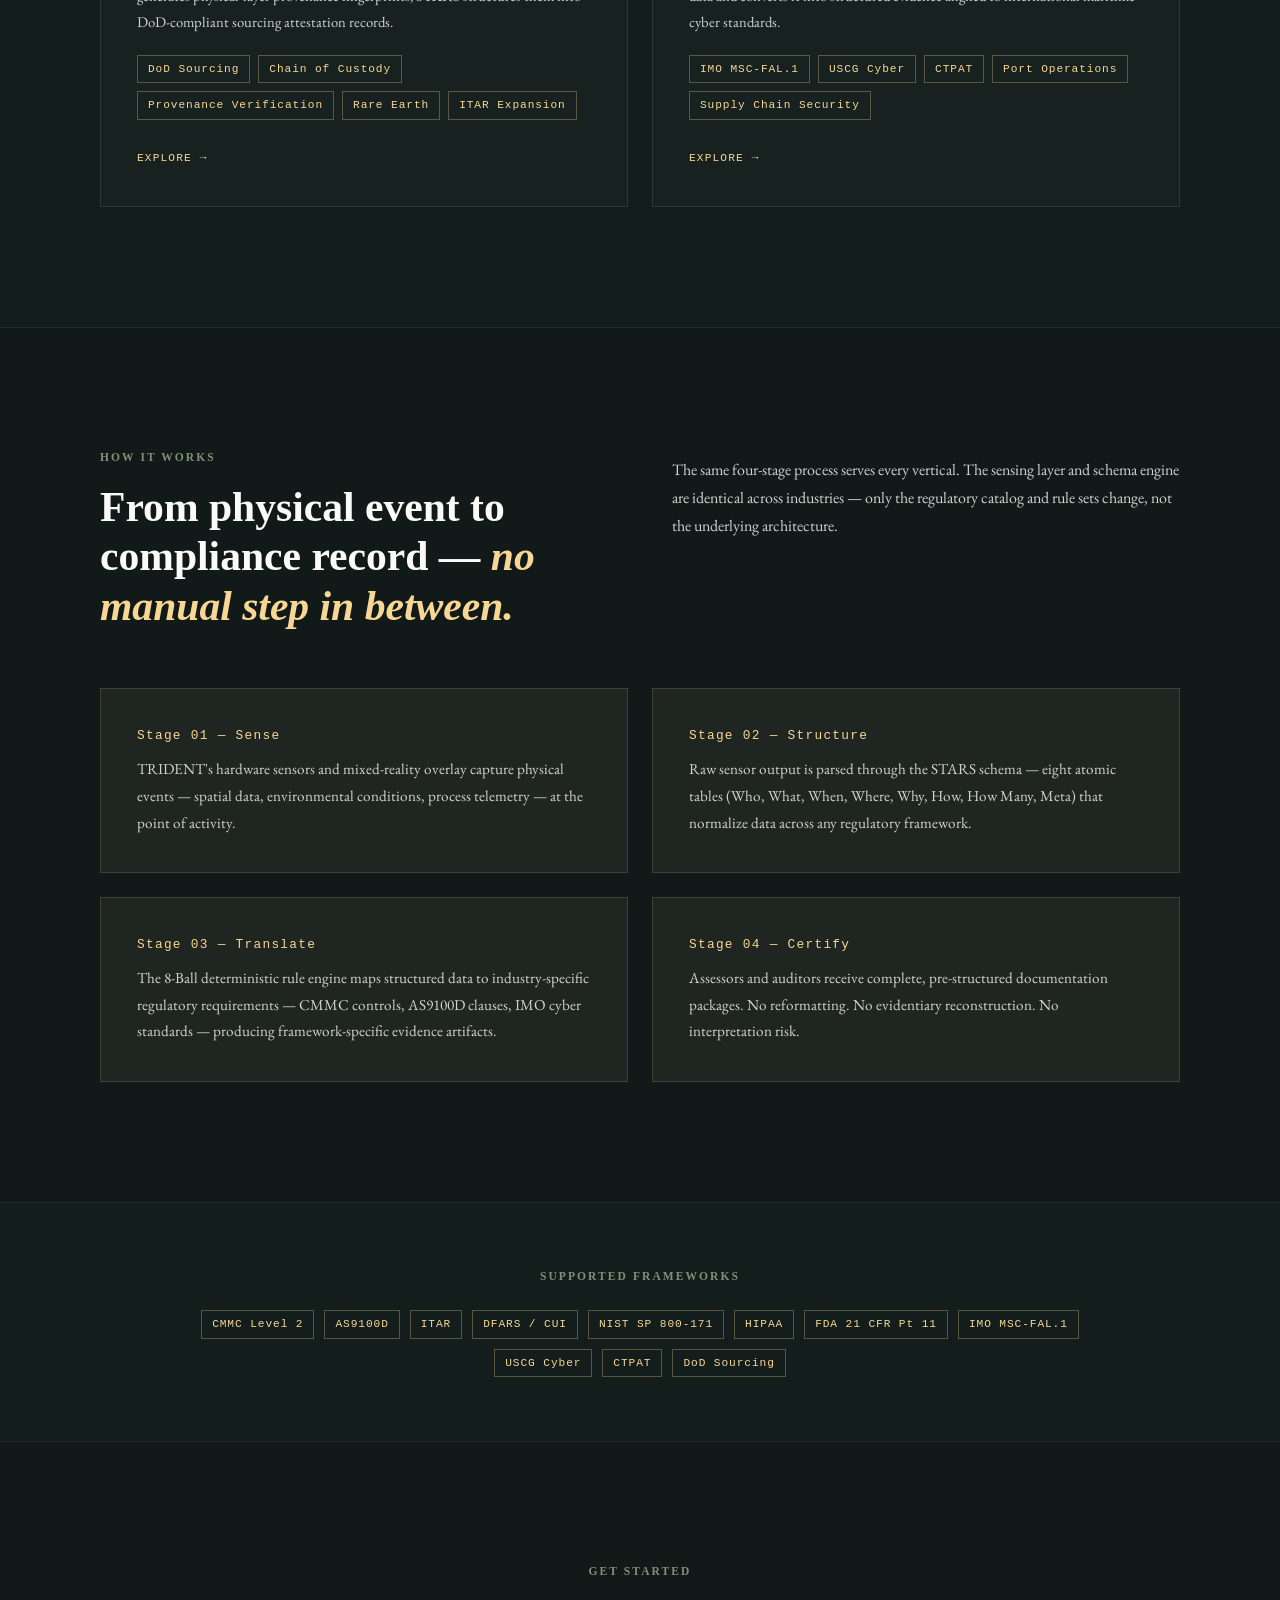
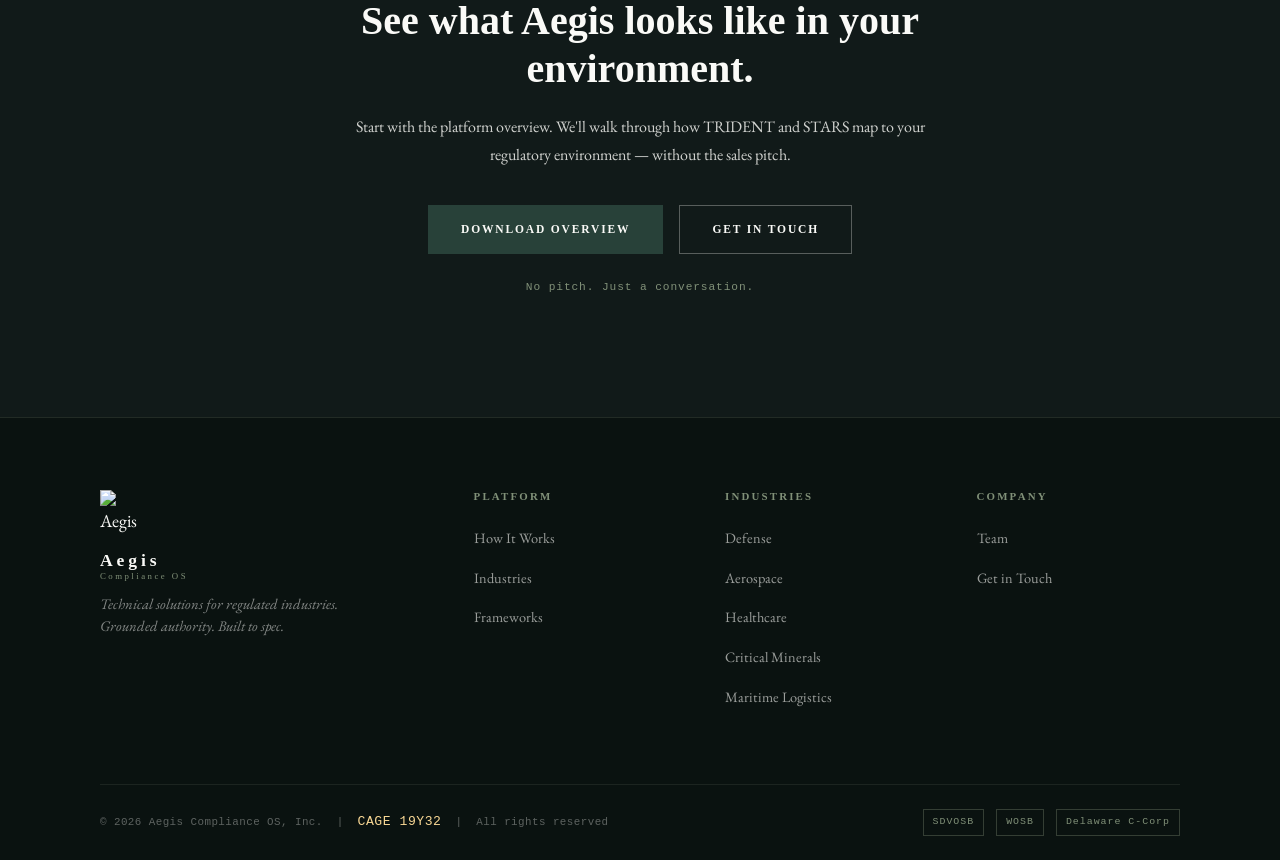
==== commit d7d6ae34: "Build new Aegis homepage + update nav/footer PAGE 1 (HOME): full redesign per new copy — hero ("Wher" ====
--- a/index.html
+++ b/index.html
@@ -3,8 +3,8 @@
 <head>
   <meta charset="UTF-8">
   <meta name="viewport" content="width=device-width, initial-scale=1.0">
-  <meta name="description" content="Aegis Compliance OS builds secure technology solutions for regulated industries — defense, maritime, critical minerals, medical devices, and financial services.">
-  <title>Aegis Compliance OS — Secure by Design. Compliant by Default.</title>
+  <title>Aegis Compliance OS, Inc. — Technical Solutions for Regulated Industries</title>
+  <meta name="description" content="Aegis builds hardware and software systems that convert physical operational data into structured regulatory evidence — for Defense, Aerospace, Healthcare, Critical Minerals, and Maritime Logistics.">
   <link rel="stylesheet" href="css/kanea.css">
   <link rel="icon" type="image/svg+xml" href="images/KANEA_logo_emerald.svg">
 </head>
@@ -15,156 +15,229 @@
   <main class="main-content">
 
     <!-- ── HERO ──────────────────────────────────────────── -->
-    <section class="hero" style="min-height: 92vh; display: flex; align-items: center; position: relative; overflow: hidden; padding: 0;">
-      <!-- Background grid motif -->
-      <div style="position:absolute;inset:0;background: radial-gradient(ellipse 80% 60% at 65% 50%, rgba(40,65,57,0.18) 0%, transparent 70%); pointer-events:none;"></div>
-      <div style="position:absolute;right:-120px;top:50%;transform:translateY(-50%);opacity:0.04;pointer-events:none;">
-        <svg viewBox="0 0 560 560" width="700" height="700" xmlns="http://www.w3.org/2000/svg">
-          <rect fill="#FAFAF7" x="100" y="100" width="180" height="45" rx="8"/>
-          <rect fill="#FAFAF7" x="100" y="100" width="45" height="180" rx="8"/>
-          <rect fill="#FAFAF7" x="100" y="190" width="90" height="45" rx="8"/>
-          <rect fill="#FAFAF7" x="190" y="100" width="45" height="90" rx="8"/>
-          <rect fill="#FAFAF7" x="280" y="100" width="180" height="45" rx="8"/>
-          <rect fill="#FAFAF7" x="415" y="100" width="45" height="180" rx="8"/>
-          <rect fill="#FAFAF7" x="370" y="190" width="90" height="45" rx="8"/>
-          <rect fill="#FAFAF7" x="325" y="100" width="45" height="90" rx="8"/>
-          <rect fill="#FAFAF7" x="100" y="415" width="180" height="45" rx="8"/>
-          <rect fill="#FAFAF7" x="100" y="280" width="45" height="180" rx="8"/>
-          <rect fill="#FAFAF7" x="100" y="325" width="90" height="45" rx="8"/>
-          <rect fill="#FAFAF7" x="190" y="370" width="45" height="90" rx="8"/>
-          <rect fill="#FAFAF7" x="280" y="415" width="180" height="45" rx="8"/>
-          <rect fill="#FAFAF7" x="415" y="280" width="45" height="180" rx="8"/>
-          <rect fill="#FAFAF7" x="370" y="325" width="90" height="45" rx="8"/>
-          <rect fill="#FAFAF7" x="325" y="370" width="45" height="90" rx="8"/>
-        </svg>
-      </div>
-
-      <div class="container" style="padding-top:120px;padding-bottom:120px;">
-        <div style="max-width: 700px;">
-          <p class="eyebrow" style="margin-bottom:24px;">Defense · Maritime · Critical Minerals · Medical · Financial</p>
-          <h1 class="display" style="color: var(--warm-white); margin-bottom: 8px;">
-            Technology that<br>performs at the edge.
-          </h1>
-          <div style="width:56px;height:3px;background:var(--earth);margin:28px 0 36px;"></div>
-          <p style="font-size:1.15rem;line-height:1.8;color:rgba(250,250,247,0.78);max-width:580px;margin-bottom:48px;">
-            Aegis Compliance OS builds secure solutions for environments where the cost of failure is measured in lost contracts, compromised missions, or exposed critical systems. Compliance isn't the product — it's the proof layer embedded in every system we ship.
+    <section style="padding-bottom:72px;">
+      <div class="container">
+        <p class="eyebrow" style="margin-bottom:24px;">Technical Solutions for Regulated Industries</p>
+        <h1 class="display" style="max-width:900px;line-height:1.08;">Where physical systems<br>meet <em style="color:var(--khaki);font-style:italic;">regulatory proof.</em></h1>
+        <p class="body-text" style="max-width:640px;margin-top:30px;font-size:1.12rem;">
+          Aegis builds hardware and software that converts the complexity of regulated environments into structured, auditable evidence — automatically, across Defense, Aerospace, Healthcare, Critical Minerals, and Maritime Logistics.
+        </p>
+        <div style="display:flex;gap:16px;flex-wrap:wrap;margin-top:40px;">
+          <a href="#industries" class="btn-primary">Explore Industries</a>
+          <a href="pages/contact.html" class="btn-ghost">Download Overview</a>
+        </div>
+      </div>
+    </section>
+
+    <!-- ── SIGNAL BAR ────────────────────────────────────── -->
+    <div style="border-top:1px solid rgba(128,144,120,0.18);border-bottom:1px solid rgba(128,144,120,0.18);background:rgba(40,65,57,0.16);">
+      <div class="container" style="padding:18px 24px;">
+        <p class="mono" style="margin:0;font-size:0.68rem;letter-spacing:0.06em;color:var(--wasabi);display:flex;flex-wrap:wrap;gap:10px 18px;align-items:center;">
+          <span>TRIDENT Sensing Platform</span><span style="opacity:0.4;">·</span>
+          <span>STARS Regulatory Translation</span><span style="opacity:0.4;">·</span>
+          <span>Deterministic Rule Engine</span><span style="opacity:0.4;">·</span>
+          <span>Digital Twin Technology</span><span style="opacity:0.4;">·</span>
+          <span>Mixed Reality Integration</span><span style="opacity:0.4;">·</span>
+          <span style="color:var(--khaki);">SDVOSB · WOSB · CAGE 19Y32</span>
+        </p>
+      </div>
+    </div>
+
+    <!-- ── PLATFORM ──────────────────────────────────────── -->
+    <section id="platform">
+      <div class="container">
+        <p class="eyebrow" style="margin-bottom:16px;">The Platform</p>
+        <h2 style="font-family:var(--font-display);font-weight:700;font-size:clamp(1.8rem,3.6vw,2.7rem);line-height:1.2;color:var(--warm-white);max-width:760px;">
+          Regulated industries generate data.<br>They rarely generate <em style="color:var(--khaki);font-style:italic;">proof.</em>
+        </h2>
+        <div class="grid-2" style="gap:72px;align-items:start;margin-top:48px;">
+          <div>
+            <p class="body-text" style="margin-bottom:40px;">
+              Aegis exists at the intersection of physical systems and regulatory obligation. Our technology stack captures what happens on the floor, in the field, and at the point of care — and converts it into the structured evidence that auditors, assessors, and regulators require.
+            </p>
+            <div style="display:flex;flex-direction:column;gap:28px;">
+              <div>
+                <p class="mono" style="color:var(--khaki);font-size:0.8rem;letter-spacing:0.1em;margin-bottom:8px;">01 — Capture</p>
+                <p class="body-text" style="font-size:0.95rem;margin:0;">Sensor and telemetry data collected at the point of activity through TRIDENT's hardware platform and mixed-reality overlay system.</p>
+              </div>
+              <div>
+                <p class="mono" style="color:var(--khaki);font-size:0.8rem;letter-spacing:0.1em;margin-bottom:8px;">02 — Translate</p>
+                <p class="body-text" style="font-size:0.95rem;margin:0;">STARS converts raw data into framework-specific regulatory language through eight atomic schema tables and a deterministic rule engine.</p>
+              </div>
+              <div>
+                <p class="mono" style="color:var(--khaki);font-size:0.8rem;letter-spacing:0.1em;margin-bottom:8px;">03 — Evidence</p>
+                <p class="body-text" style="font-size:0.95rem;margin:0;">Assessors and auditors receive pre-structured documentation — no reformatting, no manual reconstruction, no interpretation gaps.</p>
+              </div>
+            </div>
+          </div>
+          <div class="card" style="padding:36px;">
+            <p class="eyebrow" style="margin-bottom:24px;">Architecture</p>
+            <div style="display:flex;flex-direction:column;gap:0;">
+              <div style="display:grid;grid-template-columns:96px 1fr;gap:16px;padding:16px 0;border-bottom:1px solid rgba(128,144,120,0.15);align-items:baseline;">
+                <span class="mono" style="font-size:0.68rem;color:var(--wasabi);">Hardware</span>
+                <span><strong style="color:var(--warm-white);font-family:var(--font-display);">TRIDENT</strong><br><span class="body-text" style="font-size:0.85rem;">Sensing &amp; digital twin</span></span>
+              </div>
+              <div style="display:grid;grid-template-columns:96px 1fr;gap:16px;padding:16px 0;border-bottom:1px solid rgba(128,144,120,0.15);align-items:baseline;">
+                <span class="mono" style="font-size:0.68rem;color:var(--wasabi);">Schema</span>
+                <span><strong style="color:var(--warm-white);font-family:var(--font-display);">STARS</strong><br><span class="body-text" style="font-size:0.85rem;">8-table regulatory translator</span></span>
+              </div>
+              <div style="display:grid;grid-template-columns:96px 1fr;gap:16px;padding:16px 0;border-bottom:1px solid rgba(128,144,120,0.15);align-items:baseline;">
+                <span class="mono" style="font-size:0.68rem;color:var(--wasabi);">Engine</span>
+                <span><strong style="color:var(--warm-white);font-family:var(--font-display);">8-Ball</strong><br><span class="body-text" style="font-size:0.85rem;">Deterministic rule processor</span></span>
+              </div>
+              <div style="display:grid;grid-template-columns:96px 1fr;gap:16px;padding:16px 0;border-bottom:1px solid rgba(128,144,120,0.15);align-items:baseline;">
+                <span class="mono" style="font-size:0.68rem;color:var(--wasabi);">Output</span>
+                <span><strong style="color:var(--warm-white);font-family:var(--font-display);">Evidence Packages</strong><br><span class="body-text" style="font-size:0.85rem;">Assessor-ready artifacts</span></span>
+              </div>
+              <div style="display:grid;grid-template-columns:96px 1fr;gap:16px;padding:16px 0 0;align-items:baseline;">
+                <span class="mono" style="font-size:0.68rem;color:var(--wasabi);">Formats</span>
+                <span class="mono" style="font-size:0.72rem;color:var(--khaki);line-height:1.7;">CMMC · AS9100D · ITAR · NIST 800-171 · HIPAA · IMO</span>
+              </div>
+            </div>
+          </div>
+        </div>
+      </div>
+    </section>
+
+    <!-- ── INDUSTRIES ────────────────────────────────────── -->
+    <section id="industries" style="background:rgba(40,65,57,0.1);border-top:1px solid rgba(128,144,120,0.12);border-bottom:1px solid rgba(128,144,120,0.12);">
+      <div class="container">
+        <p class="eyebrow" style="margin-bottom:16px;">Industries</p>
+        <h2 style="font-family:var(--font-display);font-weight:700;font-size:clamp(1.8rem,3.6vw,2.7rem);line-height:1.2;color:var(--warm-white);max-width:680px;">
+          Five regulated environments.<br>One technology platform.
+        </h2>
+        <p class="body-text" style="max-width:620px;margin-top:20px;">
+          TRIDENT and STARS are schema-agnostic by design. Each vertical requires new regulatory catalog content and rule sets — not a new system.
+        </p>
+
+        <!-- Card 1 — Defense (featured) -->
+        <div style="background:var(--emerald);border:1px solid rgba(128,144,120,0.3);border-radius:2px;padding:48px;margin-top:48px;">
+          <p class="mono" style="font-size:0.68rem;letter-spacing:0.12em;color:var(--khaki);margin-bottom:12px;">Vertical 01</p>
+          <h3 style="font-family:var(--font-display);font-weight:700;font-size:1.7rem;color:var(--warm-white);margin-bottom:28px;">Defense &amp; Defense Industrial Base</h3>
+          <div class="grid-2" style="gap:48px;align-items:start;">
+            <p class="body-text" style="margin:0;">
+              The DIB faces an accelerating compliance burden: CMMC Level 2 certification, DFARS/CUI handling requirements, ITAR controls, and NIST SP 800-171 documentation — simultaneously, with no tolerance for evidentiary gaps. TRIDENT and STARS generate the assessor-ready artifact packages that manual documentation workflows cannot produce at scale.
+            </p>
+            <div>
+              <div style="display:flex;flex-wrap:wrap;gap:8px;margin-bottom:20px;">
+                <span class="tag">CMMC Level 2</span><span class="tag">DFARS / CUI</span><span class="tag">ITAR</span><span class="tag">NIST SP 800-171</span><span class="tag">Prime Contractors</span><span class="tag">Tier 2 / 3 Suppliers</span><span class="tag">MRO Operators</span><span class="tag">DoD Acquisition</span>
+              </div>
+              <p class="body-text" style="font-size:0.9rem;margin:0;">
+                Applicable to prime contractors, Tier 2 and Tier 3 subcontractors, and maintenance, repair, and overhaul operators serving the U.S. Department of Defense and allied acquisition programs.
+              </p>
+              <p class="mono" style="font-size:0.68rem;letter-spacing:0.1em;color:var(--khaki);margin-top:20px;">Primary vertical</p>
+            </div>
+          </div>
+        </div>
+
+        <!-- Cards 2–5 -->
+        <div class="grid-2" style="gap:24px;margin-top:24px;">
+
+          <div class="card" style="padding:36px;">
+            <p class="mono" style="font-size:0.68rem;letter-spacing:0.12em;color:var(--wasabi);margin-bottom:10px;">Vertical 02</p>
+            <h3 style="font-family:var(--font-display);font-weight:700;font-size:1.3rem;color:var(--warm-white);margin-bottom:16px;">Aerospace Manufacturing</h3>
+            <p class="body-text" style="font-size:0.92rem;margin-bottom:20px;">AS9100D and FAA airworthiness requirements demand continuous, structured process documentation across every production run. TRIDENT captures physical manufacturing telemetry; STARS converts it into clause-specific evidence packages for first-article inspection, non-conformance tracking, and certification audits.</p>
+            <div style="display:flex;flex-wrap:wrap;gap:8px;margin-bottom:20px;">
+              <span class="tag">AS9100D</span><span class="tag">FAA Airworthiness</span><span class="tag">First Article</span><span class="tag">Non-Conformance</span><span class="tag">Digital Twin QA</span>
+            </div>
+            <a href="pages/contact.html" class="mono" style="font-size:0.7rem;letter-spacing:0.1em;text-transform:uppercase;color:var(--khaki);text-decoration:none;">Explore →</a>
+          </div>
+
+          <div class="card" style="padding:36px;">
+            <p class="mono" style="font-size:0.68rem;letter-spacing:0.12em;color:var(--wasabi);margin-bottom:10px;">Vertical 03</p>
+            <h3 style="font-family:var(--font-display);font-weight:700;font-size:1.3rem;color:var(--warm-white);margin-bottom:16px;">Healthcare &amp; Clinical Operations</h3>
+            <p class="body-text" style="font-size:0.92rem;margin-bottom:20px;">HIPAA technical safeguards, FDA 21 CFR Part 11 audit trails, and emerging VA telehealth compliance frameworks require continuous, structured evidence of access, integrity, and control. The STARS schema ingests clinical and operational data and outputs structured compliance records without interrupting care workflows.</p>
+            <div style="display:flex;flex-wrap:wrap;gap:8px;margin-bottom:20px;">
+              <span class="tag">HIPAA</span><span class="tag">FDA 21 CFR Part 11</span><span class="tag">VA Telehealth</span><span class="tag">Audit Trails</span><span class="tag">EHR Integration</span>
+            </div>
+            <a href="pages/contact.html" class="mono" style="font-size:0.7rem;letter-spacing:0.1em;text-transform:uppercase;color:var(--khaki);text-decoration:none;">Explore →</a>
+          </div>
+
+          <div class="card" style="padding:36px;">
+            <p class="mono" style="font-size:0.68rem;letter-spacing:0.12em;color:var(--wasabi);margin-bottom:10px;">Vertical 04</p>
+            <h3 style="font-family:var(--font-display);font-weight:700;font-size:1.3rem;color:var(--warm-white);margin-bottom:16px;">Critical Minerals &amp; Extraction</h3>
+            <p class="body-text" style="font-size:0.92rem;margin-bottom:20px;">DoD-designated critical minerals supply chains face provenance verification requirements, chain-of-custody documentation, and emerging ITAR controls on rare earth processing. AURUM's electrochemical sensing substrate generates physical-layer provenance fingerprints; STARS structures them into DoD-compliant sourcing attestation records.</p>
+            <div style="display:flex;flex-wrap:wrap;gap:8px;margin-bottom:20px;">
+              <span class="tag">DoD Sourcing</span><span class="tag">Chain of Custody</span><span class="tag">Provenance Verification</span><span class="tag">Rare Earth</span><span class="tag">ITAR Expansion</span>
+            </div>
+            <a href="pages/contact.html" class="mono" style="font-size:0.7rem;letter-spacing:0.1em;text-transform:uppercase;color:var(--khaki);text-decoration:none;">Explore →</a>
+          </div>
+
+          <div class="card" style="padding:36px;">
+            <p class="mono" style="font-size:0.68rem;letter-spacing:0.12em;color:var(--wasabi);margin-bottom:10px;">Vertical 05</p>
+            <h3 style="font-family:var(--font-display);font-weight:700;font-size:1.3rem;color:var(--warm-white);margin-bottom:16px;">Maritime Logistics &amp; Port Operations</h3>
+            <p class="body-text" style="font-size:0.92rem;margin-bottom:20px;">IMO MSC-FAL.1/Circ.3, USCG cyber rulemaking, and CTPAT supply chain security requirements are converging on maritime operators with limited compliance infrastructure. STARS ingests vessel operations and port logistics data and converts it into structured evidence aligned to international maritime cyber standards.</p>
+            <div style="display:flex;flex-wrap:wrap;gap:8px;margin-bottom:20px;">
+              <span class="tag">IMO MSC-FAL.1</span><span class="tag">USCG Cyber</span><span class="tag">CTPAT</span><span class="tag">Port Operations</span><span class="tag">Supply Chain Security</span>
+            </div>
+            <a href="pages/contact.html" class="mono" style="font-size:0.7rem;letter-spacing:0.1em;text-transform:uppercase;color:var(--khaki);text-decoration:none;">Explore →</a>
+          </div>
+
+        </div>
+      </div>
+    </section>
+
+    <!-- ── HOW IT WORKS ──────────────────────────────────── -->
+    <section id="how-it-works">
+      <div class="container">
+        <div class="grid-2" style="gap:64px;align-items:start;">
+          <div>
+            <p class="eyebrow" style="margin-bottom:16px;">How It Works</p>
+            <h2 style="font-family:var(--font-display);font-weight:700;font-size:clamp(1.8rem,3.6vw,2.6rem);line-height:1.2;color:var(--warm-white);">
+              From physical event to compliance record — <em style="color:var(--khaki);font-style:italic;">no manual step in between.</em>
+            </h2>
+          </div>
+          <p class="body-text" style="margin:0;padding-top:8px;">
+            The same four-stage process serves every vertical. The sensing layer and schema engine are identical across industries — only the regulatory catalog and rule sets change, not the underlying architecture.
           </p>
-          <div style="display:flex;gap:16px;flex-wrap:wrap;">
-            <a href="pages/technologies.html" class="btn-primary">Our Technologies</a>
-            <a href="pages/contact.html" class="btn-ghost">Request a Briefing</a>
-          </div>
-        </div>
-      </div>
-    </section>
-
-    <!-- ── CREDENTIAL BAR ────────────────────────────────── -->
-    <section style="padding:0;background:rgba(40,65,57,0.15);border-top:1px solid rgba(128,144,120,0.15);border-bottom:1px solid rgba(128,144,120,0.15);">
-      <div class="container">
-        <div style="display:flex;align-items:center;justify-content:space-between;padding:24px 0;flex-wrap:wrap;gap:20px;">
-          <div style="display:flex;align-items:center;gap:8px;">
-            <span class="badge">SDVOSB</span>
-            <span class="badge">WOSB</span>
-            <span class="badge" style="color:var(--khaki);border-color:rgba(248,215,148,0.3);">CAGE 19Y32</span>
-          </div>
-          <p class="mono" style="color:rgba(250,250,247,0.45);font-size:0.7rem;">U.S. Navy Patent Licensee · NPS-LIC-26-006 · TS/SCI Personnel</p>
-          <p class="mono" style="color:rgba(250,250,247,0.45);font-size:0.7rem;">aegiscompli.tech</p>
-        </div>
-      </div>
-    </section>
-
-    <!-- ── WHAT WE BUILD ─────────────────────────────────── -->
+        </div>
+
+        <div class="grid-2" style="gap:24px;margin-top:56px;">
+          <div class="panel-khaki" style="padding:36px;">
+            <p class="mono" style="color:var(--khaki);font-size:0.8rem;letter-spacing:0.1em;margin-bottom:10px;">Stage 01 — Sense</p>
+            <p class="body-text" style="font-size:0.95rem;margin:0;">TRIDENT's hardware sensors and mixed-reality overlay capture physical events — spatial data, environmental conditions, process telemetry — at the point of activity.</p>
+          </div>
+          <div class="panel-khaki" style="padding:36px;">
+            <p class="mono" style="color:var(--khaki);font-size:0.8rem;letter-spacing:0.1em;margin-bottom:10px;">Stage 02 — Structure</p>
+            <p class="body-text" style="font-size:0.95rem;margin:0;">Raw sensor output is parsed through the STARS schema — eight atomic tables (Who, What, When, Where, Why, How, How Many, Meta) that normalize data across any regulatory framework.</p>
+          </div>
+          <div class="panel-khaki" style="padding:36px;">
+            <p class="mono" style="color:var(--khaki);font-size:0.8rem;letter-spacing:0.1em;margin-bottom:10px;">Stage 03 — Translate</p>
+            <p class="body-text" style="font-size:0.95rem;margin:0;">The 8-Ball deterministic rule engine maps structured data to industry-specific regulatory requirements — CMMC controls, AS9100D clauses, IMO cyber standards — producing framework-specific evidence artifacts.</p>
+          </div>
+          <div class="panel-khaki" style="padding:36px;">
+            <p class="mono" style="color:var(--khaki);font-size:0.8rem;letter-spacing:0.1em;margin-bottom:10px;">Stage 04 — Certify</p>
+            <p class="body-text" style="font-size:0.95rem;margin:0;">Assessors and auditors receive complete, pre-structured documentation packages. No reformatting. No evidentiary reconstruction. No interpretation risk.</p>
+          </div>
+        </div>
+      </div>
+    </section>
+
+    <!-- ── FRAMEWORKS STRIP ──────────────────────────────── -->
+    <section id="frameworks" style="background:rgba(40,65,57,0.1);border-top:1px solid rgba(128,144,120,0.12);border-bottom:1px solid rgba(128,144,120,0.12);padding:64px 0;">
+      <div class="container">
+        <p class="eyebrow" style="margin-bottom:24px;text-align:center;">Supported Frameworks</p>
+        <div style="display:flex;flex-wrap:wrap;gap:10px;justify-content:center;max-width:880px;margin:0 auto;">
+          <span class="tag">CMMC Level 2</span><span class="tag">AS9100D</span><span class="tag">ITAR</span><span class="tag">DFARS / CUI</span><span class="tag">NIST SP 800-171</span><span class="tag">HIPAA</span><span class="tag">FDA 21 CFR Pt 11</span><span class="tag">IMO MSC-FAL.1</span><span class="tag">USCG Cyber</span><span class="tag">CTPAT</span><span class="tag">DoD Sourcing</span>
+        </div>
+      </div>
+    </section>
+
+    <!-- ── CTA ───────────────────────────────────────────── -->
     <section>
-      <div class="container">
-        <div class="grid-2" style="align-items:start;gap:80px;">
-          <div>
-            <p class="eyebrow">What We Build</p>
-            <div class="rule"></div>
-            <h2 class="section-title" style="margin-bottom:24px;">The technology performs. The compliance documents itself.</h2>
-            <p class="body-text" style="margin-bottom:20px;">
-              Every Aegis solution ships with STARS — our Structured Technology Assessment and Readiness Schema — which automatically translates applicable regulatory frameworks into assessor-ready documentation tied directly to underlying system configuration.
-            </p>
-            <p class="body-text" style="margin-bottom:36px;">
-              CMMC, NIST SP 800-171, ITAR, HIPAA. The frameworks change; the infrastructure adapts. Your operators never touch the paperwork.
-            </p>
-            <a href="pages/technologies.html" class="btn-primary">Explore TRIDENT &amp; SEKON</a>
-          </div>
-          <div style="display:flex;flex-direction:column;gap:24px;">
-            <div class="card card-earth">
-              <p class="eyebrow" style="margin-bottom:12px;">TRIDENT</p>
-              <h3 style="color:var(--warm-white);margin-bottom:10px;">Mixed-Reality Asset Inspection</h3>
-              <p class="body-text" style="font-size:0.92rem;">Hardware and MR sensing platform commercializing two U.S. Navy patents. Digital-twin creation and quality assurance at the physical layer, with STARS generating compliance output from sensor data.</p>
-              <div style="margin-top:16px;"><a href="pages/technologies.html#trident" style="font-family:var(--font-display);font-size:0.7rem;font-weight:700;letter-spacing:0.14em;text-transform:uppercase;color:var(--earth);">Learn More →</a></div>
-            </div>
-            <div class="card" style="border-left:3px solid var(--wasabi);">
-              <p class="eyebrow" style="margin-bottom:12px;">SEKON</p>
-              <h3 style="color:var(--warm-white);margin-bottom:10px;">Critical Minerals Provenance</h3>
-              <p class="body-text" style="font-size:0.92rem;">MXene sensor platform for end-to-end critical minerals authentication and supply chain provenance. Built on AFRL and Army CCDC sensor patents for the defense industrial base and allied partners.</p>
-              <div style="margin-top:16px;"><a href="pages/technologies.html#sekon" style="font-family:var(--font-display);font-size:0.7rem;font-weight:700;letter-spacing:0.14em;text-transform:uppercase;color:var(--wasabi);">Learn More →</a></div>
-            </div>
-          </div>
-        </div>
-      </div>
-    </section>
-
-    <!-- ── INDUSTRIES ────────────────────────────────────── -->
-    <section style="background:rgba(40,65,57,0.08);border-top:1px solid rgba(128,144,120,0.12);border-bottom:1px solid rgba(128,144,120,0.12);">
-      <div class="container">
-        <div style="text-align:center;max-width:600px;margin:0 auto 64px;">
-          <p class="eyebrow">Regulated Industries</p>
-          <div class="rule" style="margin:20px auto 28px;"></div>
-          <h2 class="section-title">Engineered for environments where failure has consequences.</h2>
-        </div>
-        <div class="grid-3" style="grid-template-columns:repeat(5,1fr);gap:2px;">
-          <div style="padding:32px 24px;border:1px solid rgba(128,144,120,0.18);text-align:center;">
-            <p style="font-family:var(--font-display);font-size:0.68rem;font-weight:700;letter-spacing:0.18em;text-transform:uppercase;color:var(--wasabi);margin-bottom:10px;">01</p>
-            <p style="font-family:var(--font-display);font-weight:700;font-size:1rem;color:var(--warm-white);">Defense &amp; DIB</p>
-          </div>
-          <div style="padding:32px 24px;border:1px solid rgba(128,144,120,0.18);text-align:center;">
-            <p style="font-family:var(--font-display);font-size:0.68rem;font-weight:700;letter-spacing:0.18em;text-transform:uppercase;color:var(--wasabi);margin-bottom:10px;">02</p>
-            <p style="font-family:var(--font-display);font-weight:700;font-size:1rem;color:var(--warm-white);">Maritime</p>
-          </div>
-          <div style="padding:32px 24px;border:1px solid rgba(128,144,120,0.18);text-align:center;border-color:rgba(184,107,48,0.35);">
-            <p style="font-family:var(--font-display);font-size:0.68rem;font-weight:700;letter-spacing:0.18em;text-transform:uppercase;color:var(--earth);margin-bottom:10px;">03</p>
-            <p style="font-family:var(--font-display);font-weight:700;font-size:1rem;color:var(--warm-white);">Critical Minerals</p>
-          </div>
-          <div style="padding:32px 24px;border:1px solid rgba(128,144,120,0.18);text-align:center;">
-            <p style="font-family:var(--font-display);font-size:0.68rem;font-weight:700;letter-spacing:0.18em;text-transform:uppercase;color:var(--wasabi);margin-bottom:10px;">04</p>
-            <p style="font-family:var(--font-display);font-weight:700;font-size:1rem;color:var(--warm-white);">Medical Devices</p>
-          </div>
-          <div style="padding:32px 24px;border:1px solid rgba(128,144,120,0.18);text-align:center;">
-            <p style="font-family:var(--font-display);font-size:0.68rem;font-weight:700;letter-spacing:0.18em;text-transform:uppercase;color:var(--wasabi);margin-bottom:10px;">05</p>
-            <p style="font-family:var(--font-display);font-weight:700;font-size:1rem;color:var(--warm-white);">Financial Services</p>
-          </div>
-        </div>
-      </div>
-    </section>
-
-    <!-- ── BRAND ESSENCE ─────────────────────────────────── -->
-    <section>
-      <div class="container">
-        <div style="max-width:800px;margin:0 auto;text-align:center;">
-          <p class="eyebrow" style="margin-bottom:20px;">Brand Essence</p>
-          <blockquote style="font-family:var(--font-display);font-size:clamp(1.4rem,2.5vw,2rem);font-weight:700;line-height:1.4;color:var(--warm-white);margin-bottom:32px;">
-            "A world where the most capable secure technology is accessible to small defenders, allied industrial partners, and regulated innovators — not only to the prime contractors with compliance departments."
-          </blockquote>
-          <div style="width:56px;height:2px;background:var(--earth);margin:0 auto 32px;"></div>
-          <p class="body-text" style="text-align:center;max-width:560px;margin:0 auto 40px;">Aegis was founded on the principle that compliance infrastructure should serve the mission — not the other way around. We build for the operators, not the auditors.</p>
-          <a href="pages/about.html" class="btn-ghost">About Aegis</a>
-        </div>
-      </div>
-    </section>
-
-    <!-- ── CTA ───────────────────────────────────────────── -->
-    <section style="background:var(--emerald);padding:80px 0;">
-      <div class="container" style="text-align:center;">
-        <p class="eyebrow" style="color:var(--khaki);margin-bottom:16px;">Work With Us</p>
-        <h2 style="font-family:var(--font-display);font-size:clamp(1.8rem,3vw,2.6rem);font-weight:700;color:var(--warm-white);margin-bottom:24px;">
-          Ready to field the technology?
+      <div class="container" style="text-align:center;max-width:680px;">
+        <p class="eyebrow" style="margin-bottom:16px;">Get Started</p>
+        <h2 style="font-family:var(--font-display);font-weight:700;font-size:clamp(1.7rem,3.4vw,2.5rem);line-height:1.2;color:var(--warm-white);">
+          See what Aegis looks like in your environment.
         </h2>
-        <p style="font-family:var(--font-body);font-size:1rem;color:rgba(250,250,247,0.8);max-width:480px;margin:0 auto 40px;">
-          We work directly with defense contractors, program offices, allied partners, and regulated industry operators. Contact us to discuss your requirements.
-        </p>
-        <a href="pages/contact.html" class="btn-primary" style="background:var(--noir);border-color:var(--noir);">Request a Briefing</a>
+        <p class="body-text" style="margin:20px auto 36px;">
+          Start with the platform overview. We'll walk through how TRIDENT and STARS map to your regulatory environment — without the sales pitch.
+        </p>
+        <div style="display:flex;gap:16px;flex-wrap:wrap;justify-content:center;">
+          <a href="pages/contact.html" class="btn-primary">Download Overview</a>
+          <a href="pages/contact.html" class="btn-ghost">Get in Touch</a>
+        </div>
+        <p class="mono" style="font-size:0.7rem;letter-spacing:0.08em;color:var(--wasabi);margin-top:24px;">No pitch. Just a conversation.</p>
       </div>
     </section>
 
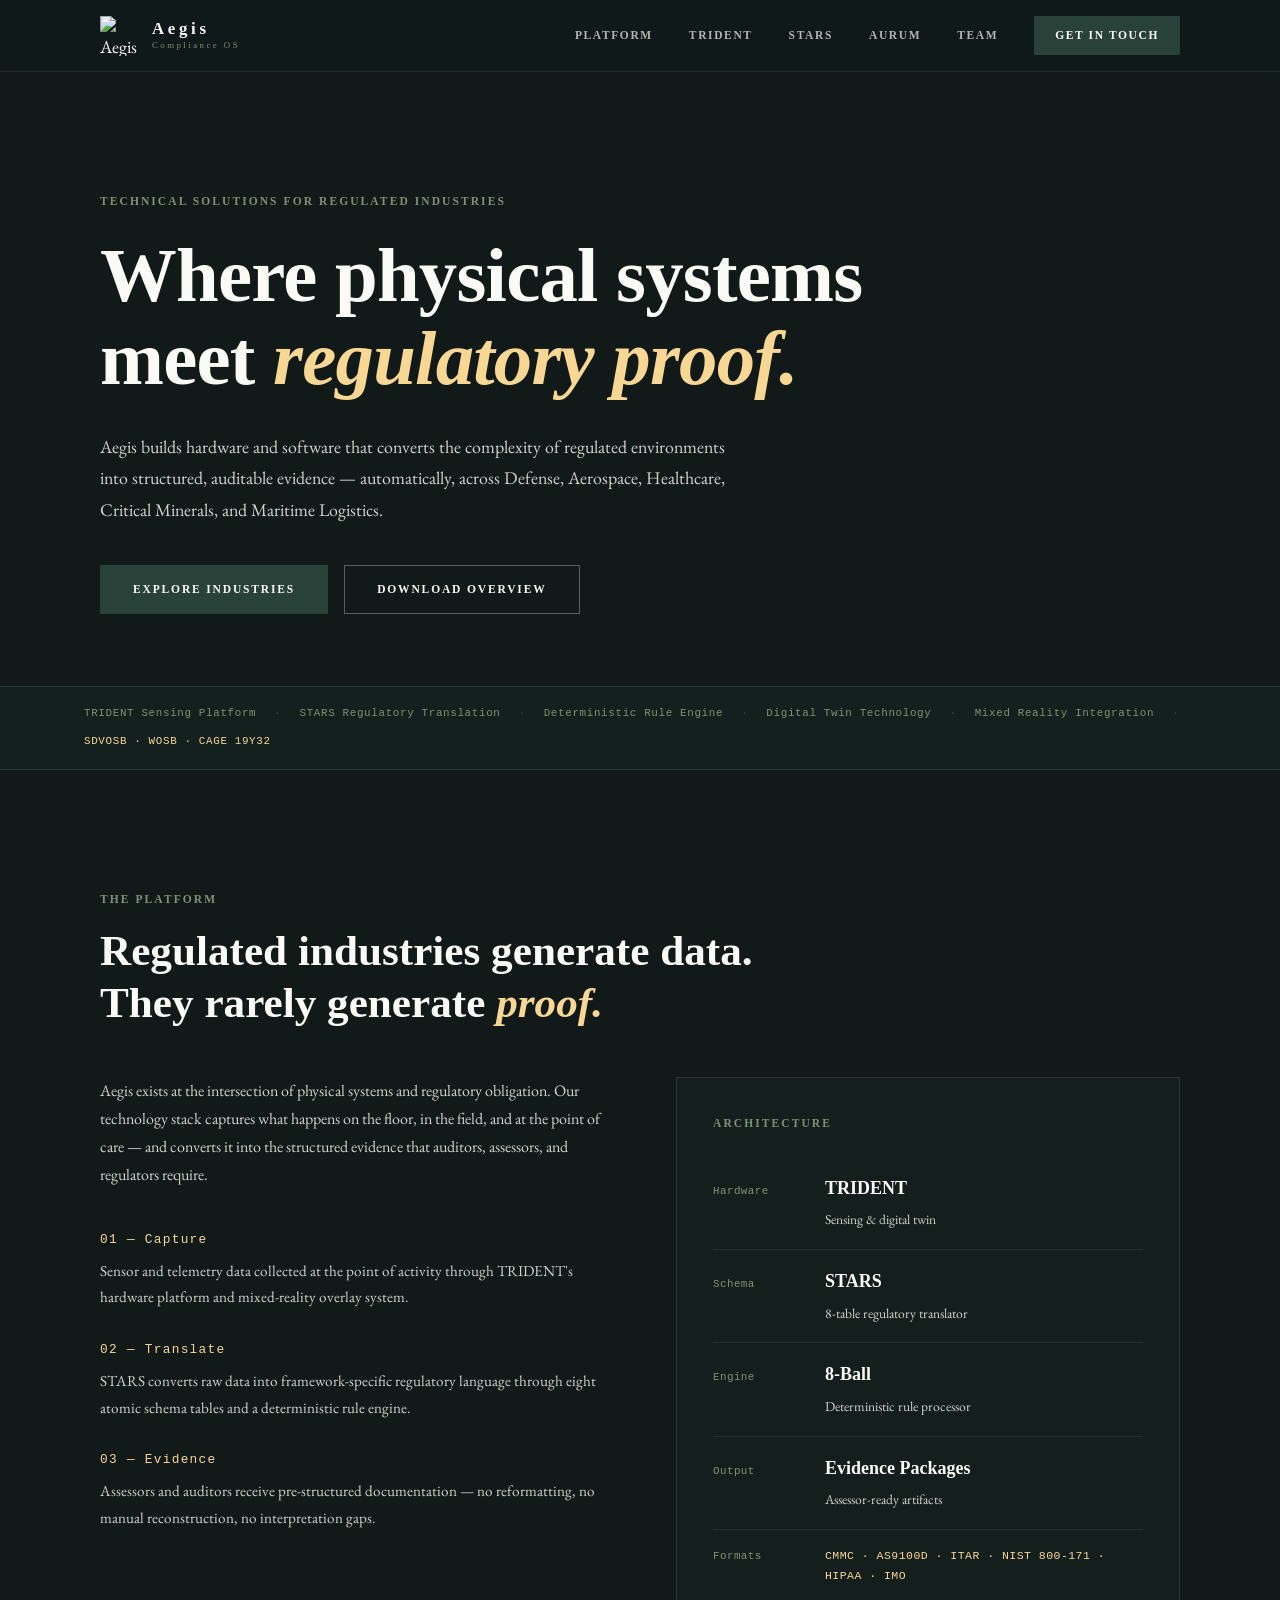
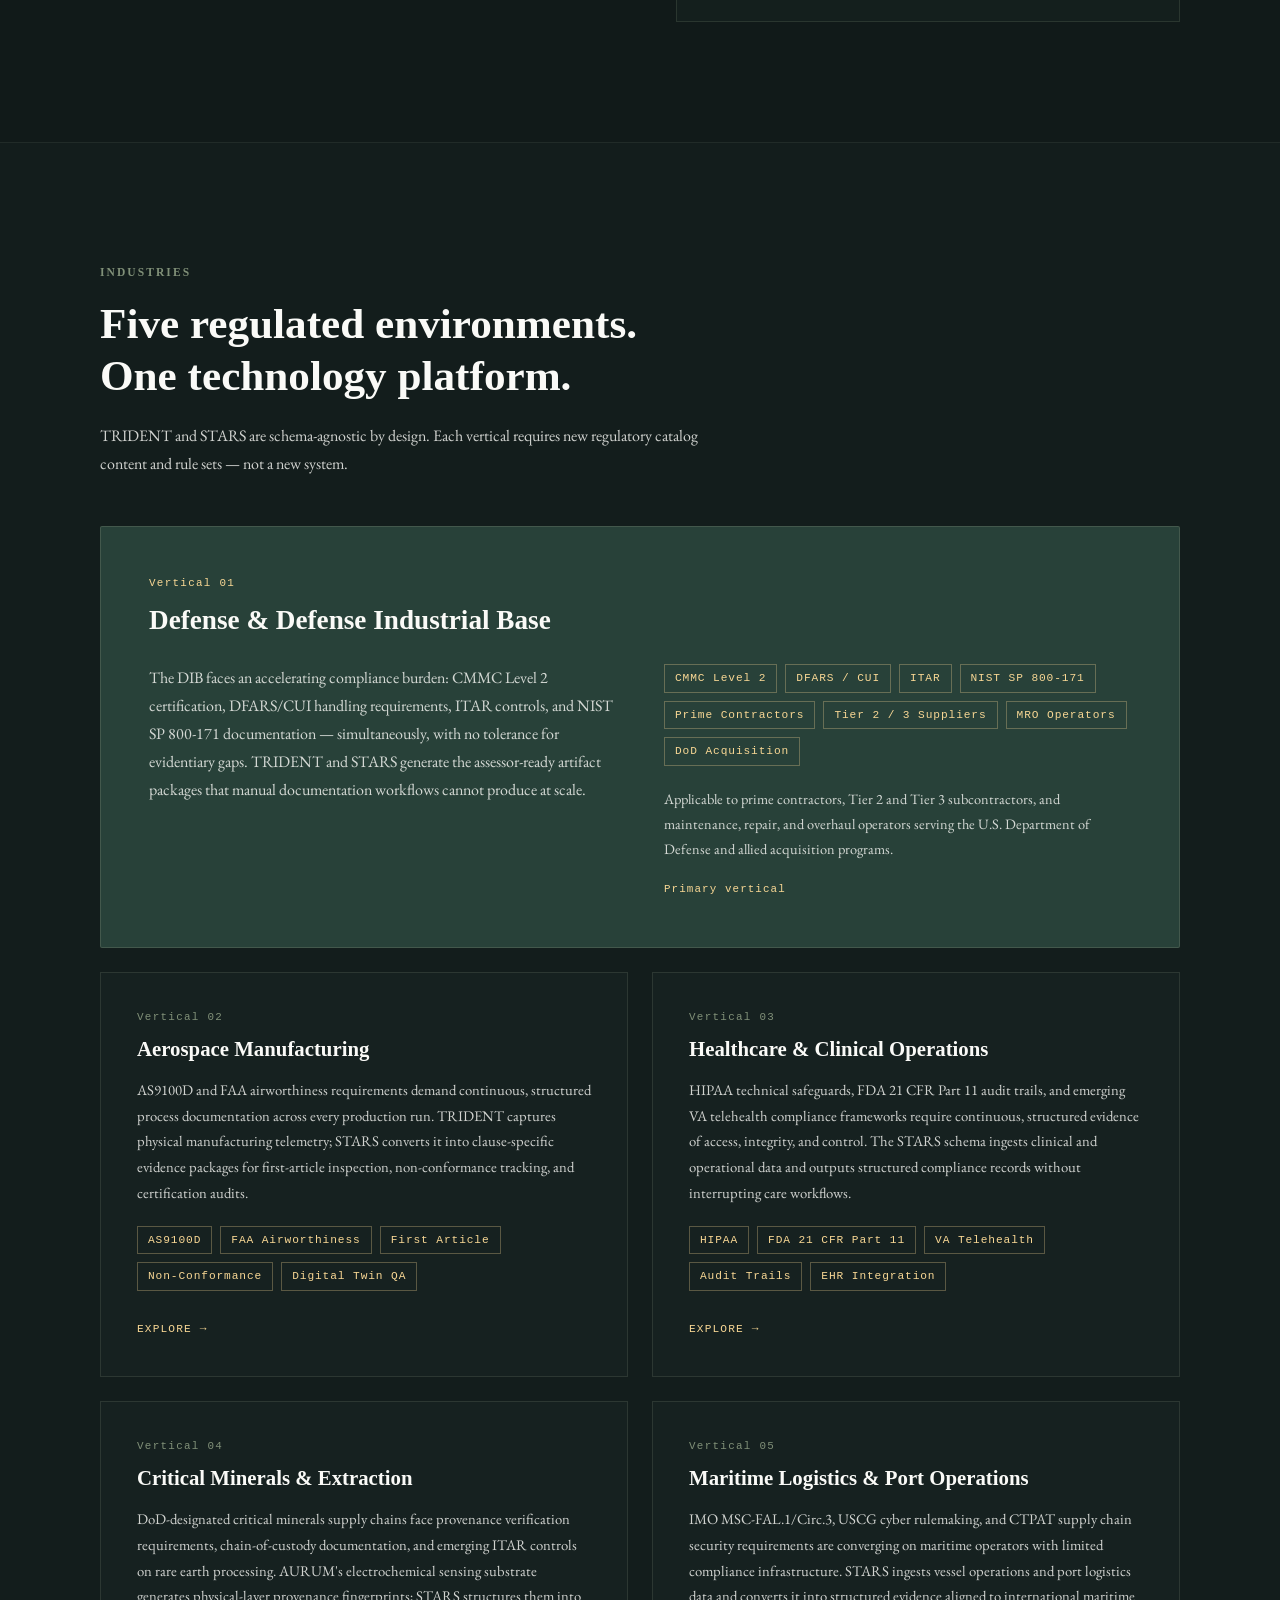
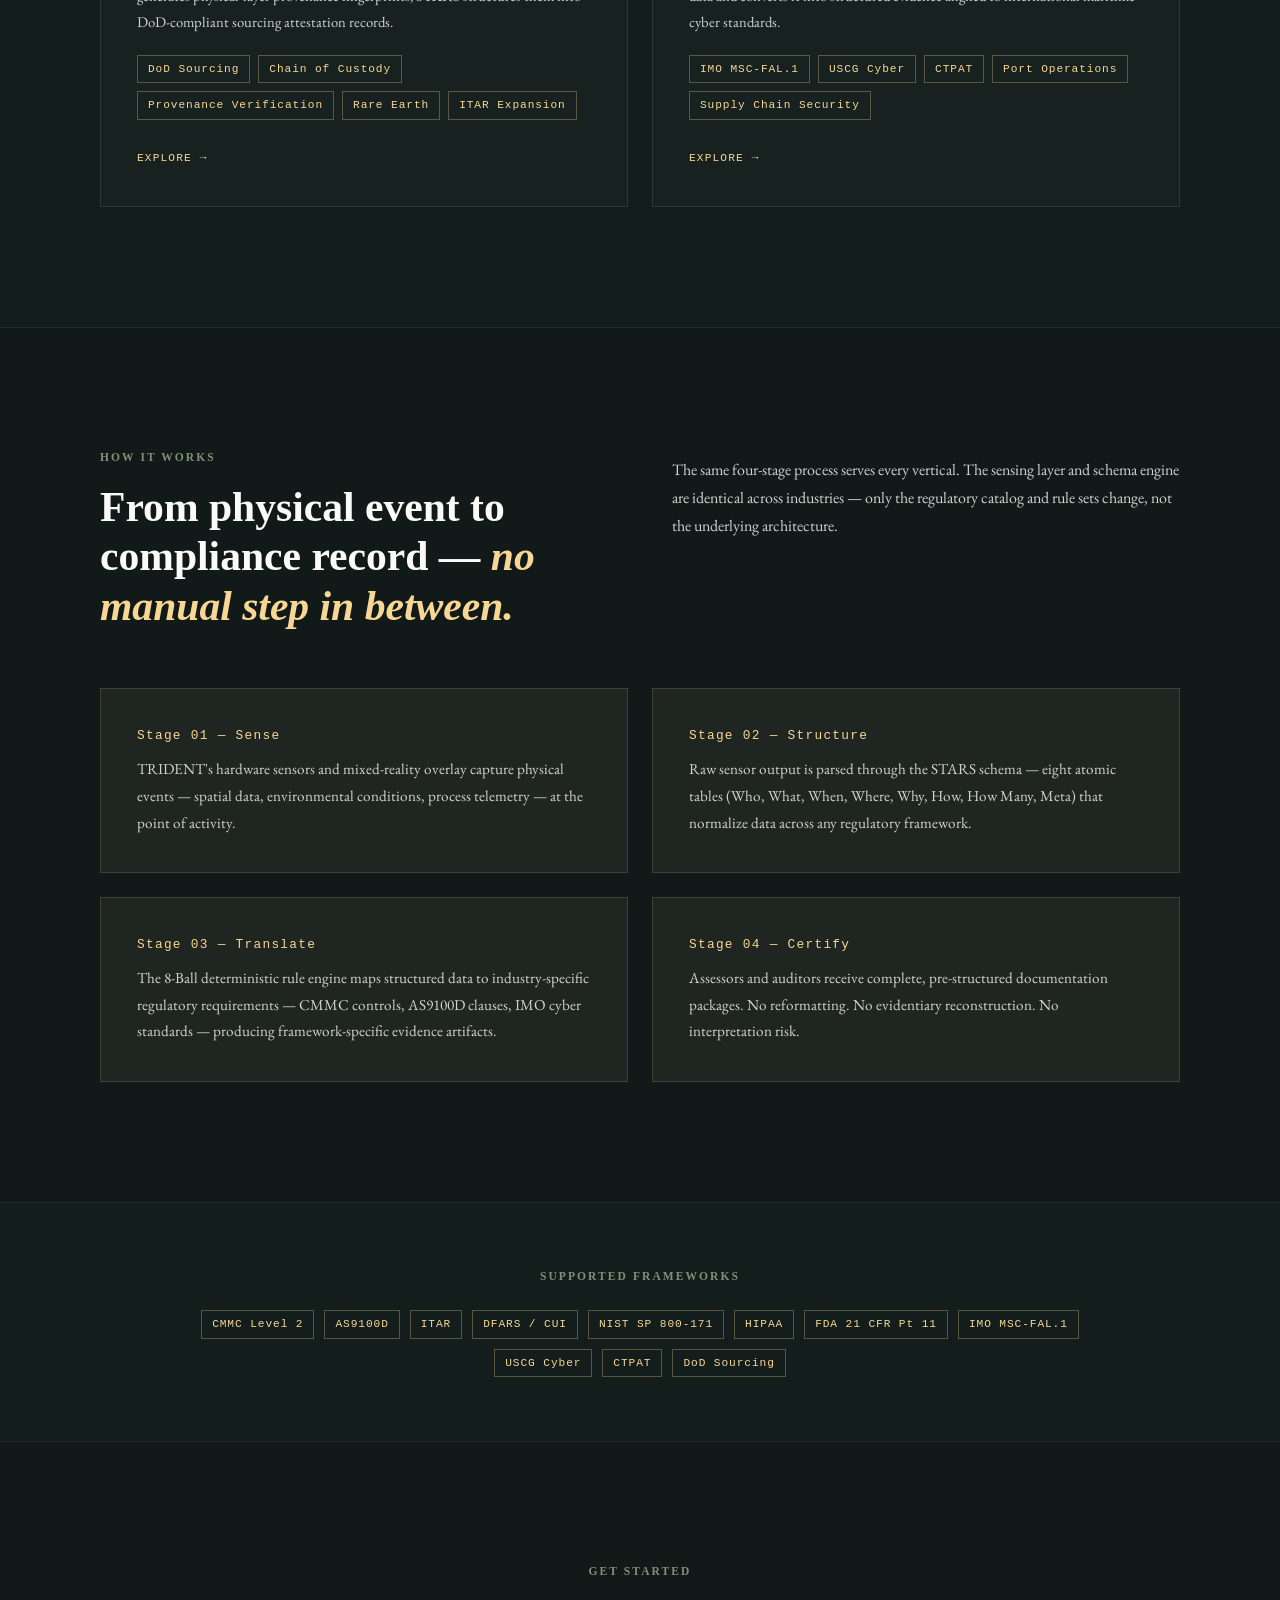
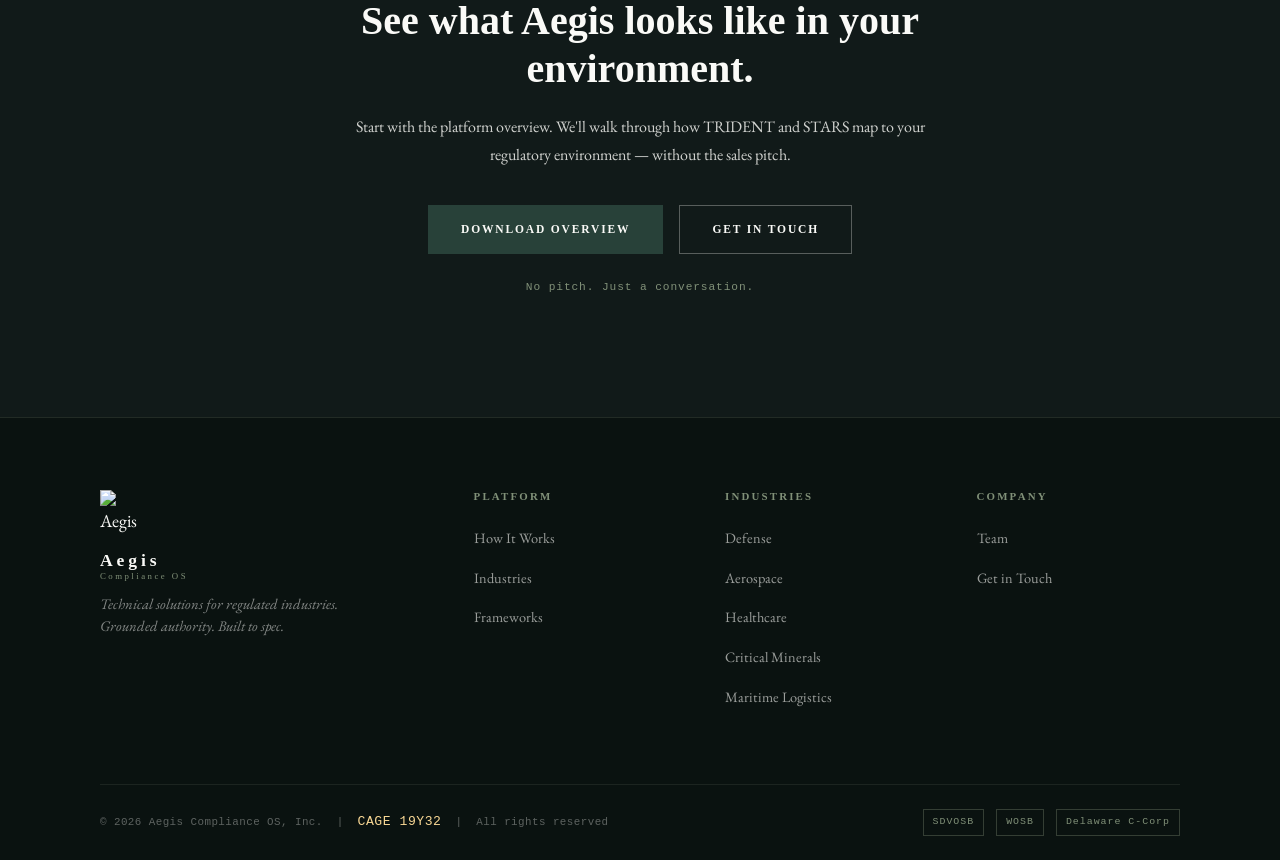
==== commit c9a33c55: "Wire Download Overview buttons to platform PDF; drop non-provisional deadline - Point all 9 'Downloa" ====
--- a/index.html
+++ b/index.html
@@ -24,7 +24,7 @@
         </p>
         <div style="display:flex;gap:16px;flex-wrap:wrap;margin-top:40px;">
           <a href="#industries" class="btn-primary">Explore Industries</a>
-          <a href="pages/contact.html" class="btn-ghost">Download Overview</a>
+          <a href="Aegis_Platform_Overview.pdf" class="btn-ghost" download>Download Overview</a>
         </div>
       </div>
     </section>
@@ -234,7 +234,7 @@
           Start with the platform overview. We'll walk through how TRIDENT and STARS map to your regulatory environment — without the sales pitch.
         </p>
         <div style="display:flex;gap:16px;flex-wrap:wrap;justify-content:center;">
-          <a href="pages/contact.html" class="btn-primary">Download Overview</a>
+          <a href="Aegis_Platform_Overview.pdf" class="btn-primary" download>Download Overview</a>
           <a href="pages/contact.html" class="btn-ghost">Get in Touch</a>
         </div>
         <p class="mono" style="font-size:0.7rem;letter-spacing:0.08em;color:var(--wasabi);margin-top:24px;">No pitch. Just a conversation.</p>
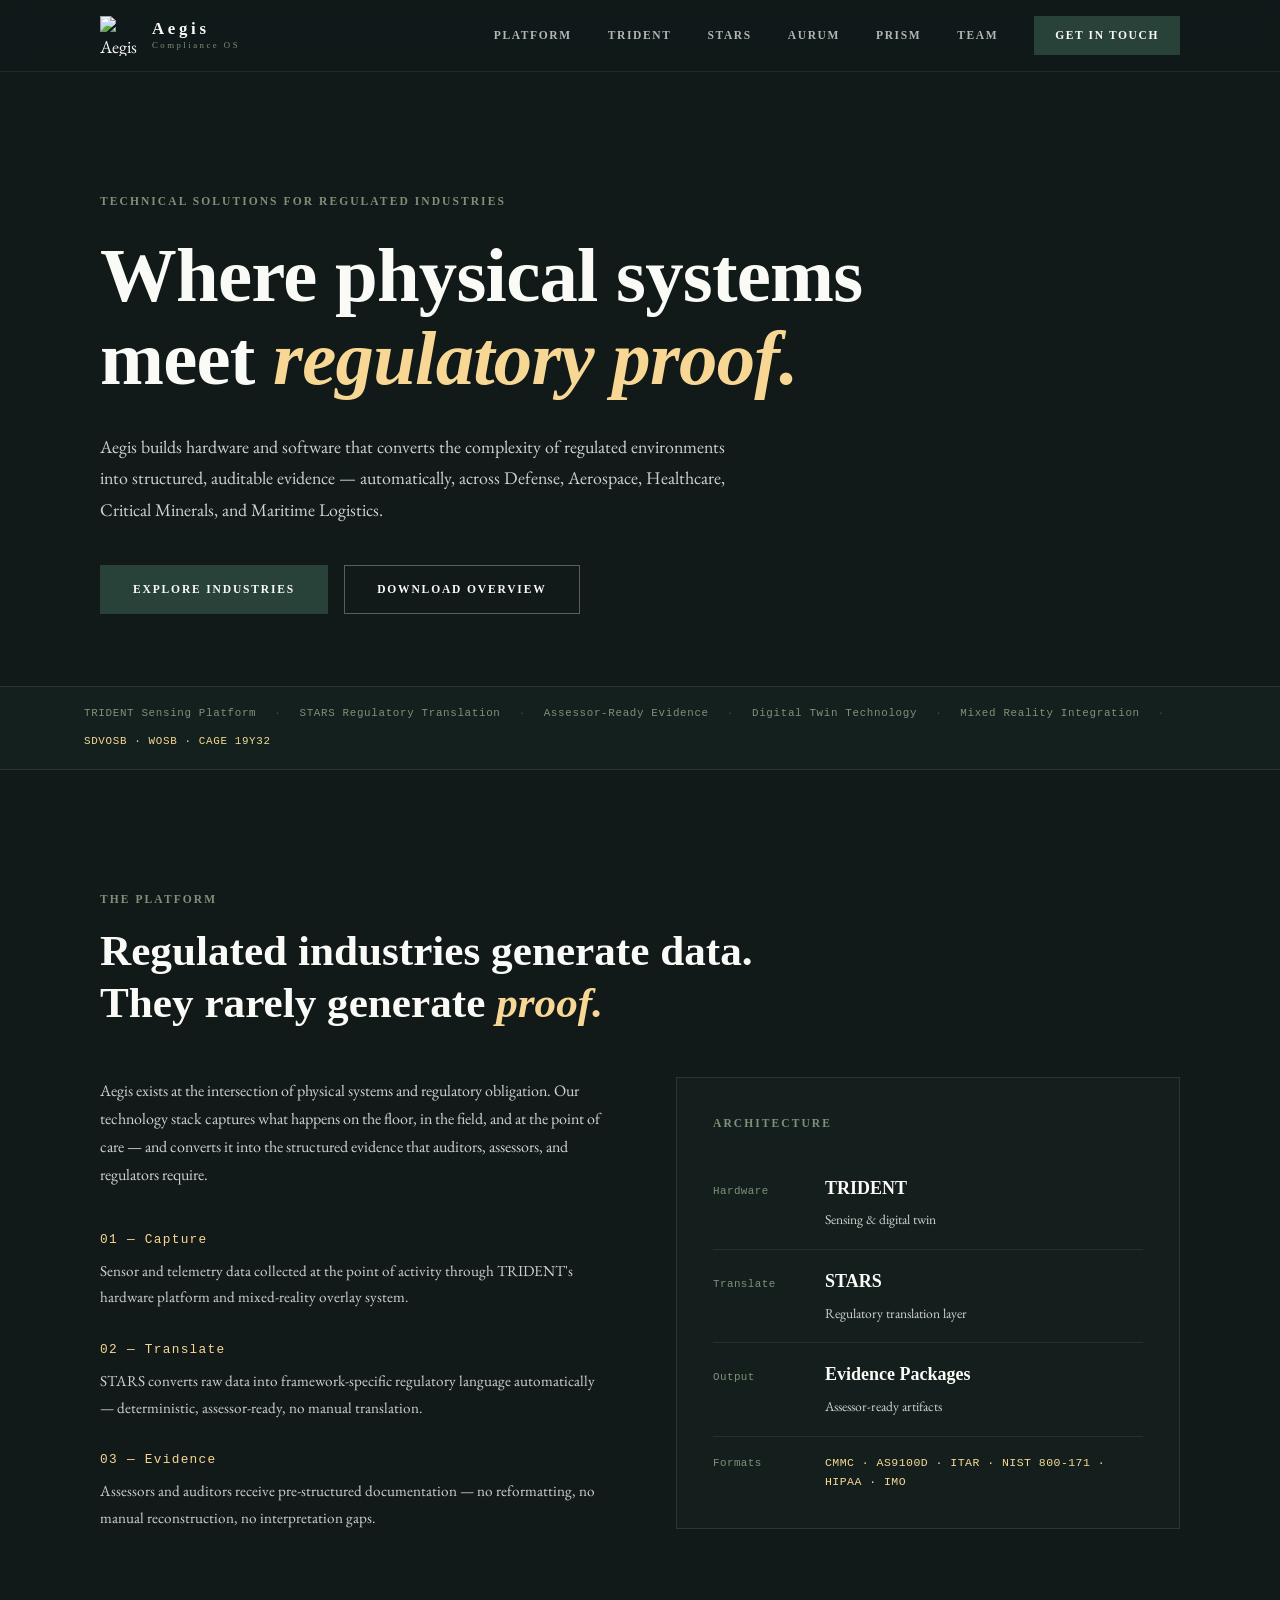
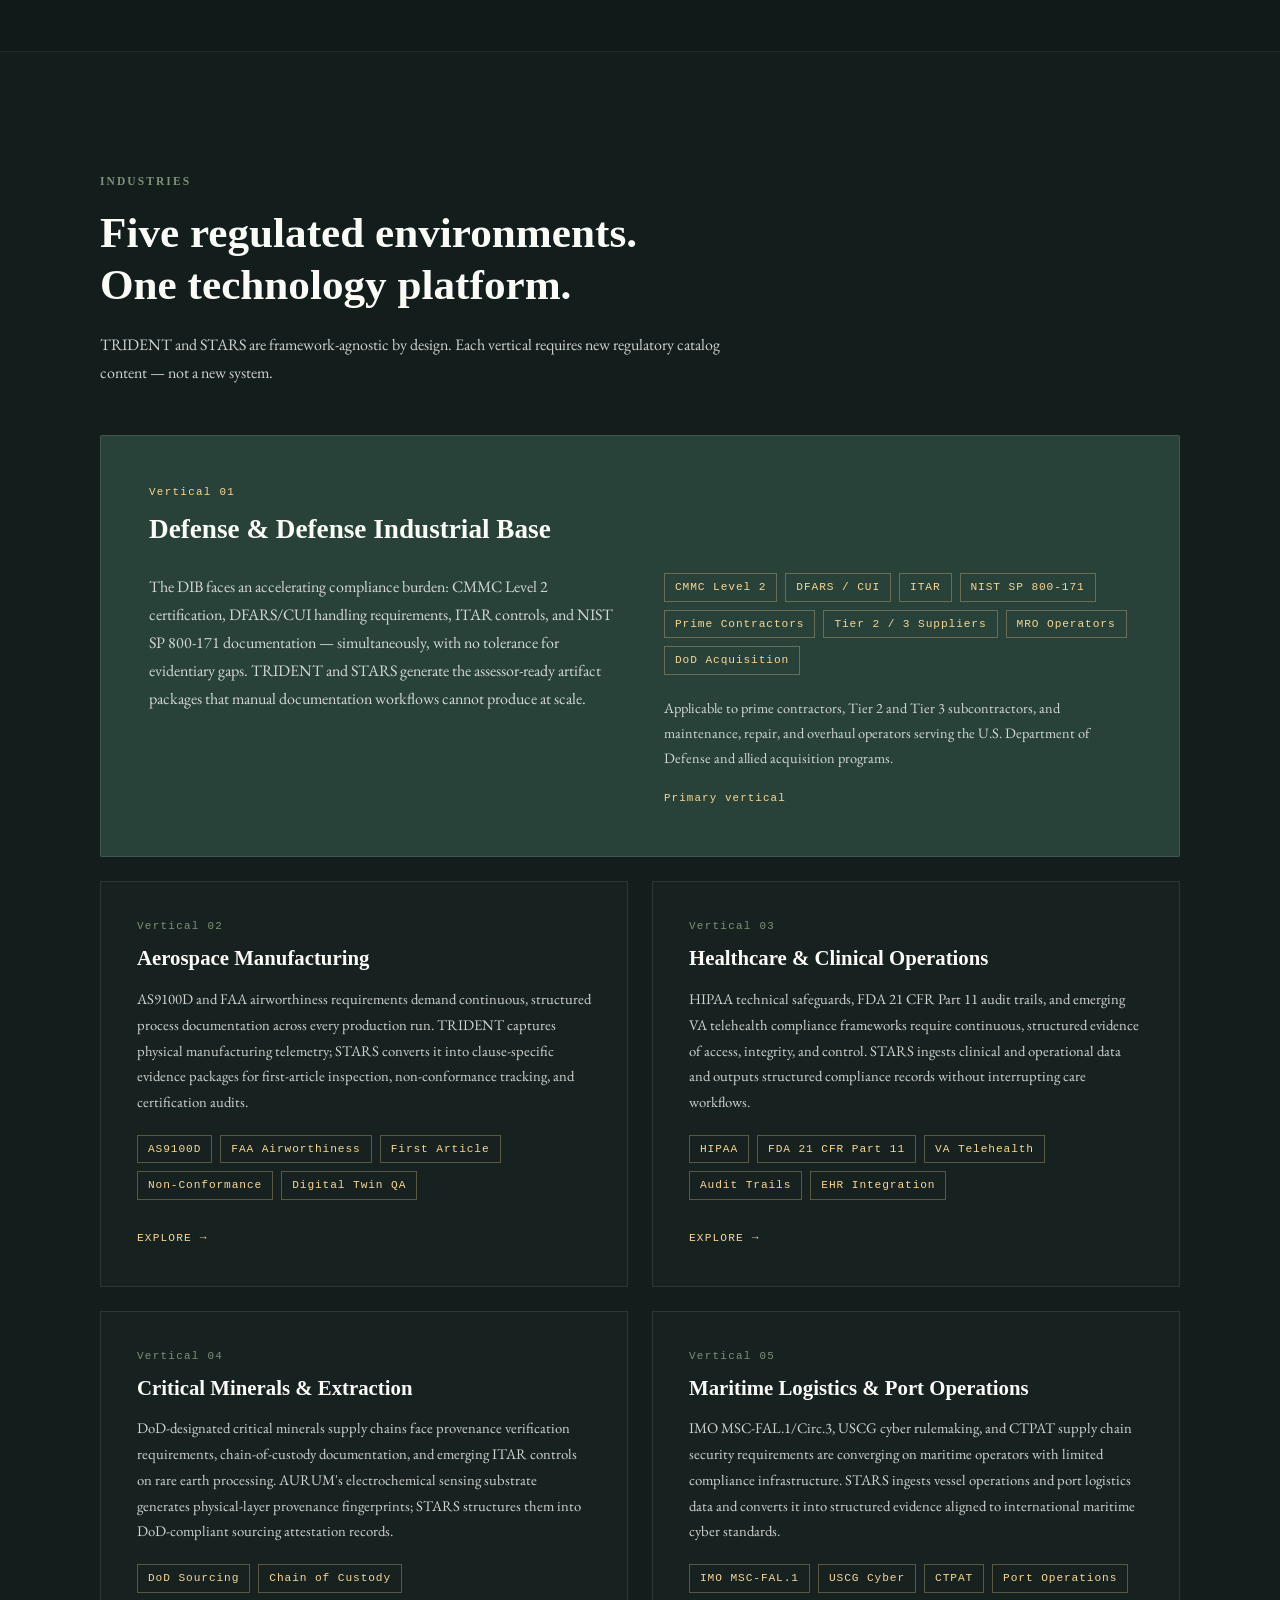
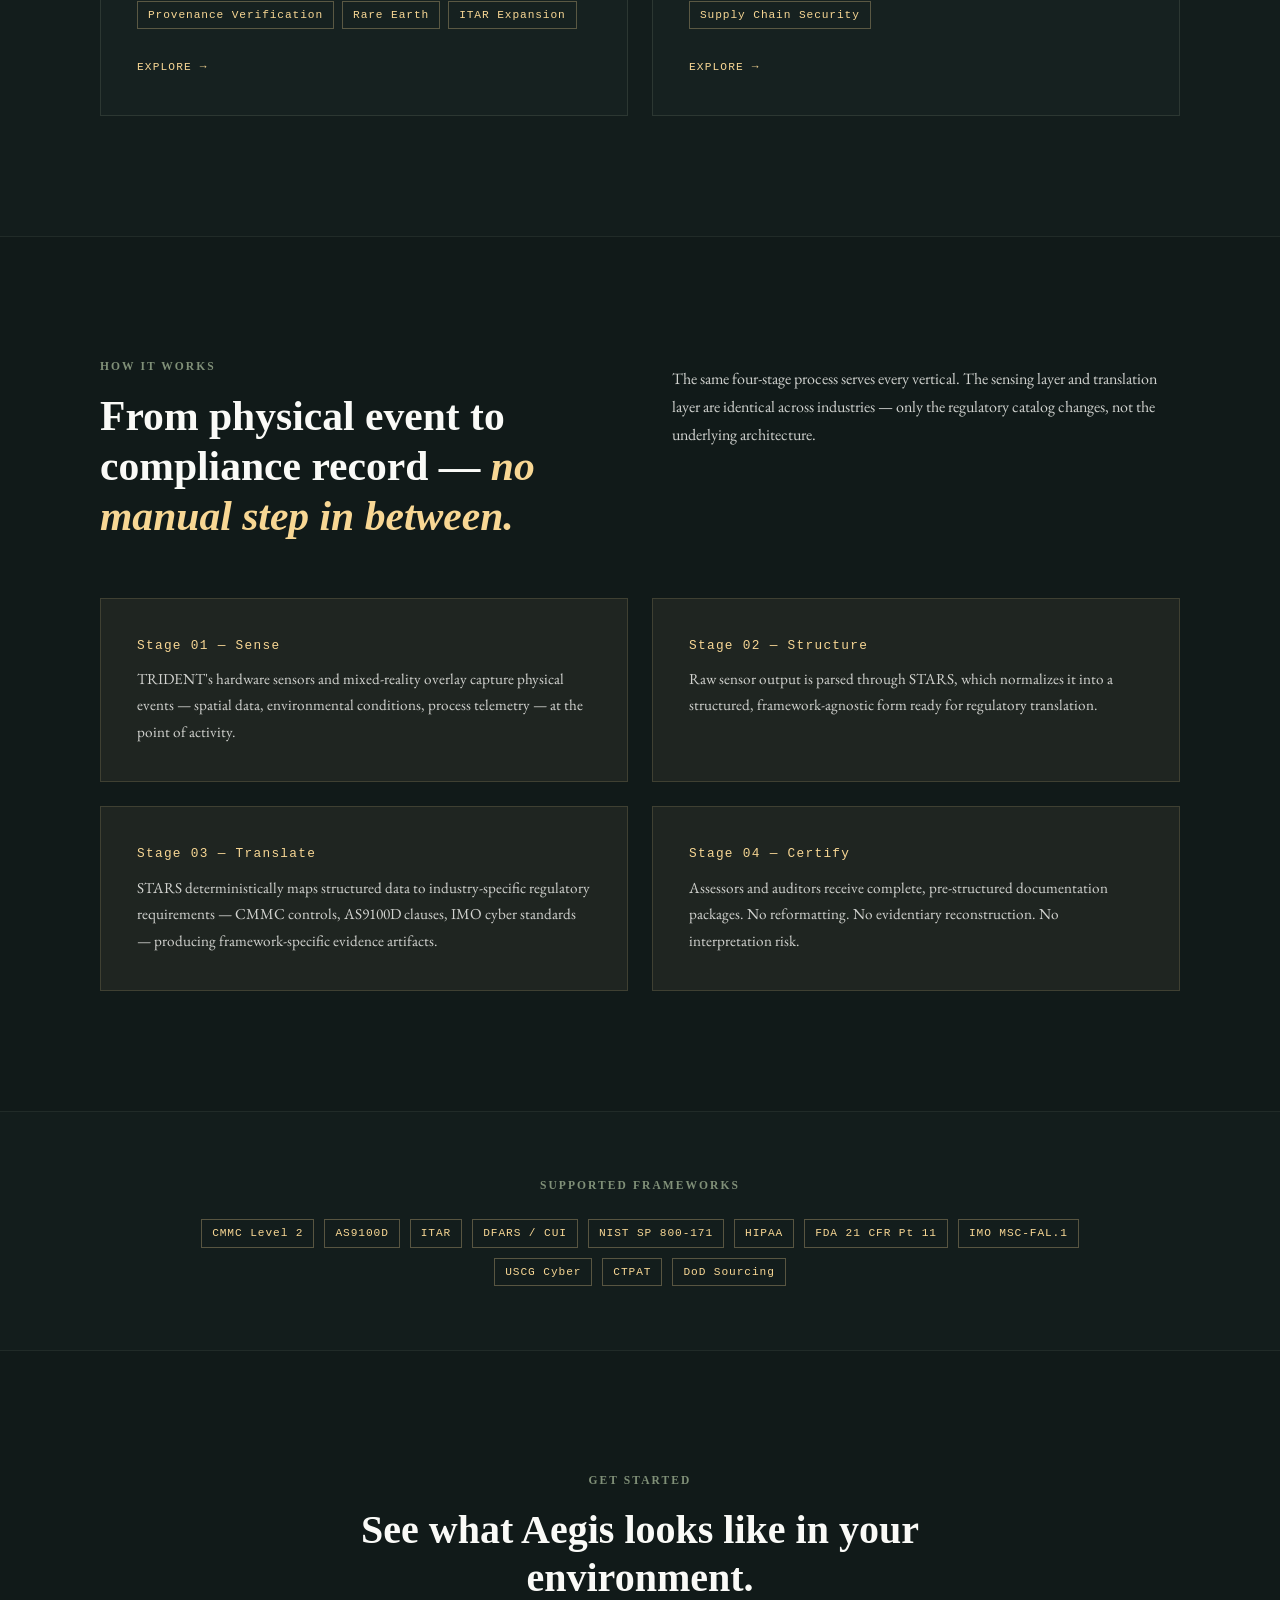
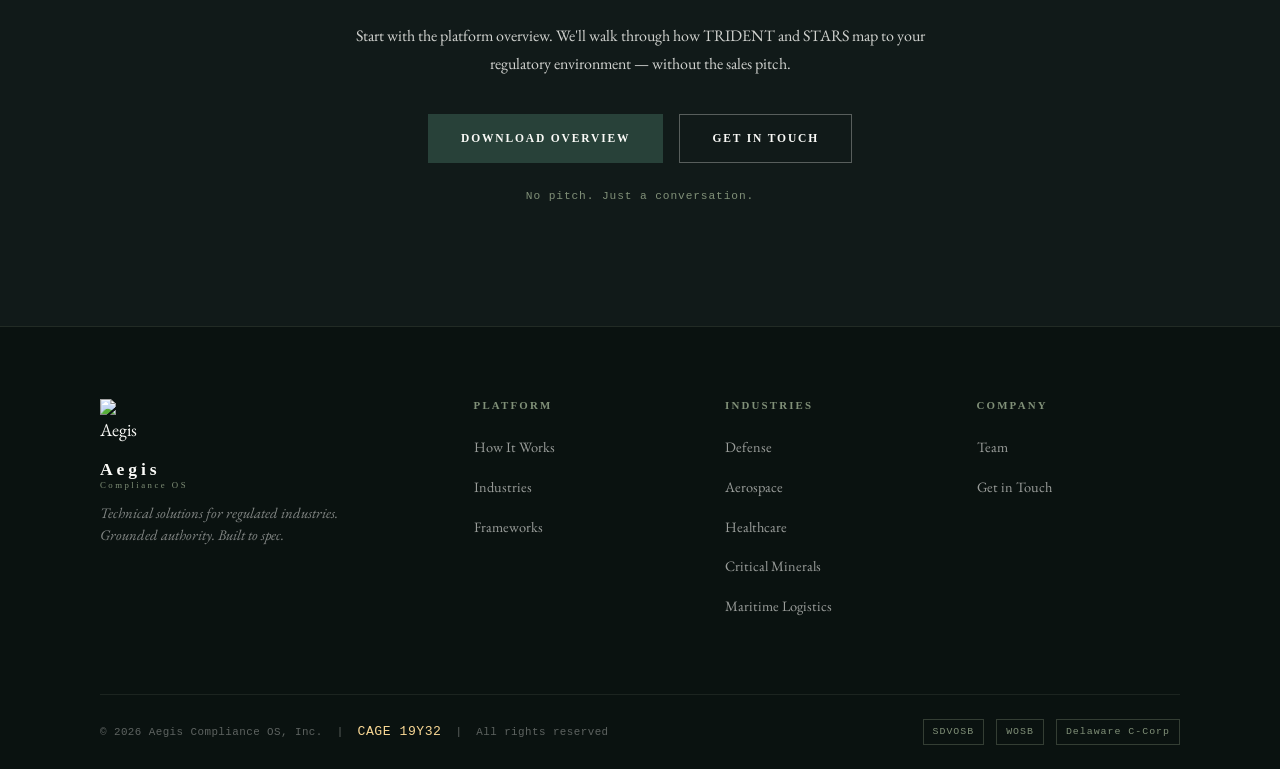
==== commit da866dd2: "Remove STARS schema explanations and 8-table detail site-wide IP-sensitive: strip all explanations o" ====
--- a/index.html
+++ b/index.html
@@ -35,7 +35,7 @@
         <p class="mono" style="margin:0;font-size:0.68rem;letter-spacing:0.06em;color:var(--wasabi);display:flex;flex-wrap:wrap;gap:10px 18px;align-items:center;">
           <span>TRIDENT Sensing Platform</span><span style="opacity:0.4;">·</span>
           <span>STARS Regulatory Translation</span><span style="opacity:0.4;">·</span>
-          <span>Deterministic Rule Engine</span><span style="opacity:0.4;">·</span>
+          <span>Assessor-Ready Evidence</span><span style="opacity:0.4;">·</span>
           <span>Digital Twin Technology</span><span style="opacity:0.4;">·</span>
           <span>Mixed Reality Integration</span><span style="opacity:0.4;">·</span>
           <span style="color:var(--khaki);">SDVOSB · WOSB · CAGE 19Y32</span>
@@ -62,7 +62,7 @@
               </div>
               <div>
                 <p class="mono" style="color:var(--khaki);font-size:0.8rem;letter-spacing:0.1em;margin-bottom:8px;">02 — Translate</p>
-                <p class="body-text" style="font-size:0.95rem;margin:0;">STARS converts raw data into framework-specific regulatory language through eight atomic schema tables and a deterministic rule engine.</p>
+                <p class="body-text" style="font-size:0.95rem;margin:0;">STARS converts raw data into framework-specific regulatory language automatically — deterministic, assessor-ready, no manual translation.</p>
               </div>
               <div>
                 <p class="mono" style="color:var(--khaki);font-size:0.8rem;letter-spacing:0.1em;margin-bottom:8px;">03 — Evidence</p>
@@ -78,12 +78,8 @@
                 <span><strong style="color:var(--warm-white);font-family:var(--font-display);">TRIDENT</strong><br><span class="body-text" style="font-size:0.85rem;">Sensing &amp; digital twin</span></span>
               </div>
               <div style="display:grid;grid-template-columns:96px 1fr;gap:16px;padding:16px 0;border-bottom:1px solid rgba(128,144,120,0.15);align-items:baseline;">
-                <span class="mono" style="font-size:0.68rem;color:var(--wasabi);">Schema</span>
-                <span><strong style="color:var(--warm-white);font-family:var(--font-display);">STARS</strong><br><span class="body-text" style="font-size:0.85rem;">8-table regulatory translator</span></span>
-              </div>
-              <div style="display:grid;grid-template-columns:96px 1fr;gap:16px;padding:16px 0;border-bottom:1px solid rgba(128,144,120,0.15);align-items:baseline;">
-                <span class="mono" style="font-size:0.68rem;color:var(--wasabi);">Engine</span>
-                <span><strong style="color:var(--warm-white);font-family:var(--font-display);">8-Ball</strong><br><span class="body-text" style="font-size:0.85rem;">Deterministic rule processor</span></span>
+                <span class="mono" style="font-size:0.68rem;color:var(--wasabi);">Translate</span>
+                <span><strong style="color:var(--warm-white);font-family:var(--font-display);">STARS</strong><br><span class="body-text" style="font-size:0.85rem;">Regulatory translation layer</span></span>
               </div>
               <div style="display:grid;grid-template-columns:96px 1fr;gap:16px;padding:16px 0;border-bottom:1px solid rgba(128,144,120,0.15);align-items:baseline;">
                 <span class="mono" style="font-size:0.68rem;color:var(--wasabi);">Output</span>
@@ -107,7 +103,7 @@
           Five regulated environments.<br>One technology platform.
         </h2>
         <p class="body-text" style="max-width:620px;margin-top:20px;">
-          TRIDENT and STARS are schema-agnostic by design. Each vertical requires new regulatory catalog content and rule sets — not a new system.
+          TRIDENT and STARS are framework-agnostic by design. Each vertical requires new regulatory catalog content — not a new system.
         </p>
 
         <!-- Card 1 — Defense (featured) -->
@@ -146,7 +142,7 @@
           <div class="card" style="padding:36px;">
             <p class="mono" style="font-size:0.68rem;letter-spacing:0.12em;color:var(--wasabi);margin-bottom:10px;">Vertical 03</p>
             <h3 style="font-family:var(--font-display);font-weight:700;font-size:1.3rem;color:var(--warm-white);margin-bottom:16px;">Healthcare &amp; Clinical Operations</h3>
-            <p class="body-text" style="font-size:0.92rem;margin-bottom:20px;">HIPAA technical safeguards, FDA 21 CFR Part 11 audit trails, and emerging VA telehealth compliance frameworks require continuous, structured evidence of access, integrity, and control. The STARS schema ingests clinical and operational data and outputs structured compliance records without interrupting care workflows.</p>
+            <p class="body-text" style="font-size:0.92rem;margin-bottom:20px;">HIPAA technical safeguards, FDA 21 CFR Part 11 audit trails, and emerging VA telehealth compliance frameworks require continuous, structured evidence of access, integrity, and control. STARS ingests clinical and operational data and outputs structured compliance records without interrupting care workflows.</p>
             <div style="display:flex;flex-wrap:wrap;gap:8px;margin-bottom:20px;">
               <span class="tag">HIPAA</span><span class="tag">FDA 21 CFR Part 11</span><span class="tag">VA Telehealth</span><span class="tag">Audit Trails</span><span class="tag">EHR Integration</span>
             </div>
@@ -188,7 +184,7 @@
             </h2>
           </div>
           <p class="body-text" style="margin:0;padding-top:8px;">
-            The same four-stage process serves every vertical. The sensing layer and schema engine are identical across industries — only the regulatory catalog and rule sets change, not the underlying architecture.
+            The same four-stage process serves every vertical. The sensing layer and translation layer are identical across industries — only the regulatory catalog changes, not the underlying architecture.
           </p>
         </div>
 
@@ -199,11 +195,11 @@
           </div>
           <div class="panel-khaki" style="padding:36px;">
             <p class="mono" style="color:var(--khaki);font-size:0.8rem;letter-spacing:0.1em;margin-bottom:10px;">Stage 02 — Structure</p>
-            <p class="body-text" style="font-size:0.95rem;margin:0;">Raw sensor output is parsed through the STARS schema — eight atomic tables (Who, What, When, Where, Why, How, How Many, Meta) that normalize data across any regulatory framework.</p>
+            <p class="body-text" style="font-size:0.95rem;margin:0;">Raw sensor output is parsed through STARS, which normalizes it into a structured, framework-agnostic form ready for regulatory translation.</p>
           </div>
           <div class="panel-khaki" style="padding:36px;">
             <p class="mono" style="color:var(--khaki);font-size:0.8rem;letter-spacing:0.1em;margin-bottom:10px;">Stage 03 — Translate</p>
-            <p class="body-text" style="font-size:0.95rem;margin:0;">The 8-Ball deterministic rule engine maps structured data to industry-specific regulatory requirements — CMMC controls, AS9100D clauses, IMO cyber standards — producing framework-specific evidence artifacts.</p>
+            <p class="body-text" style="font-size:0.95rem;margin:0;">STARS deterministically maps structured data to industry-specific regulatory requirements — CMMC controls, AS9100D clauses, IMO cyber standards — producing framework-specific evidence artifacts.</p>
           </div>
           <div class="panel-khaki" style="padding:36px;">
             <p class="mono" style="color:var(--khaki);font-size:0.8rem;letter-spacing:0.1em;margin-bottom:10px;">Stage 04 — Certify</p>
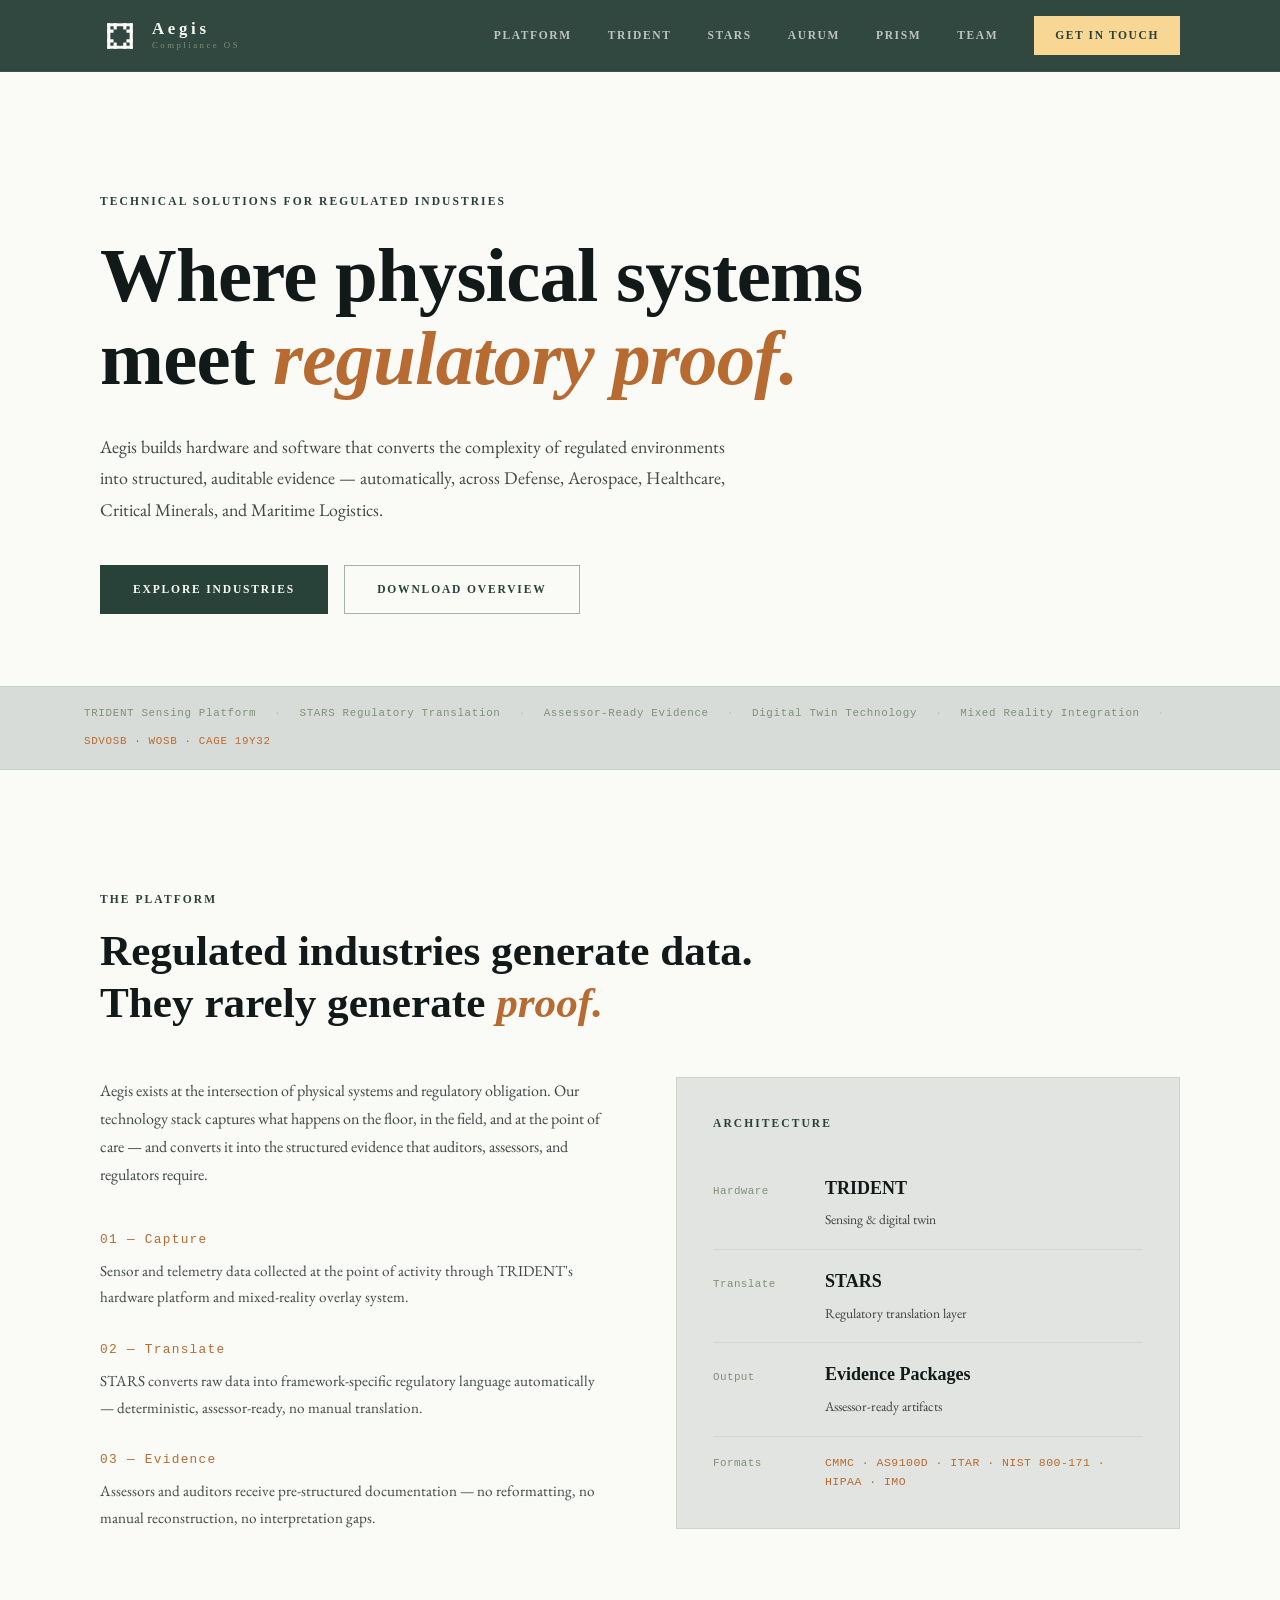
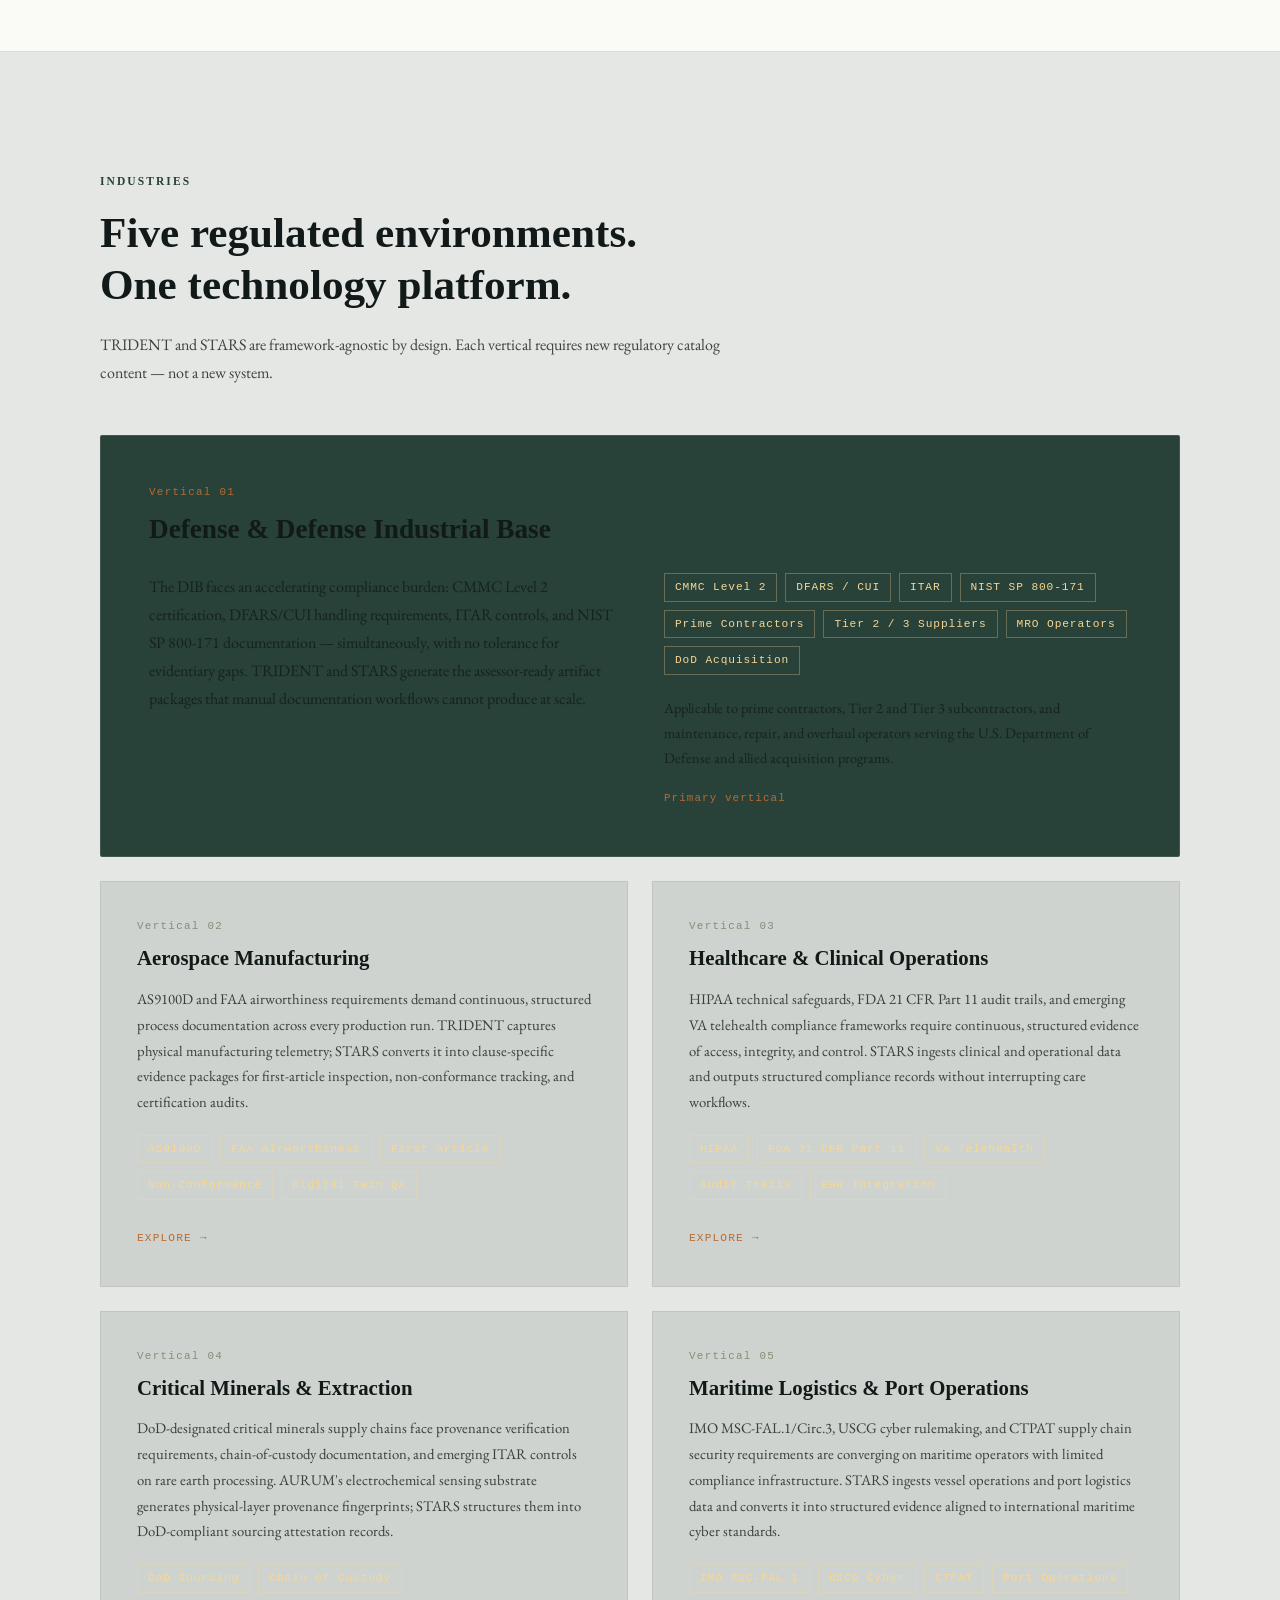
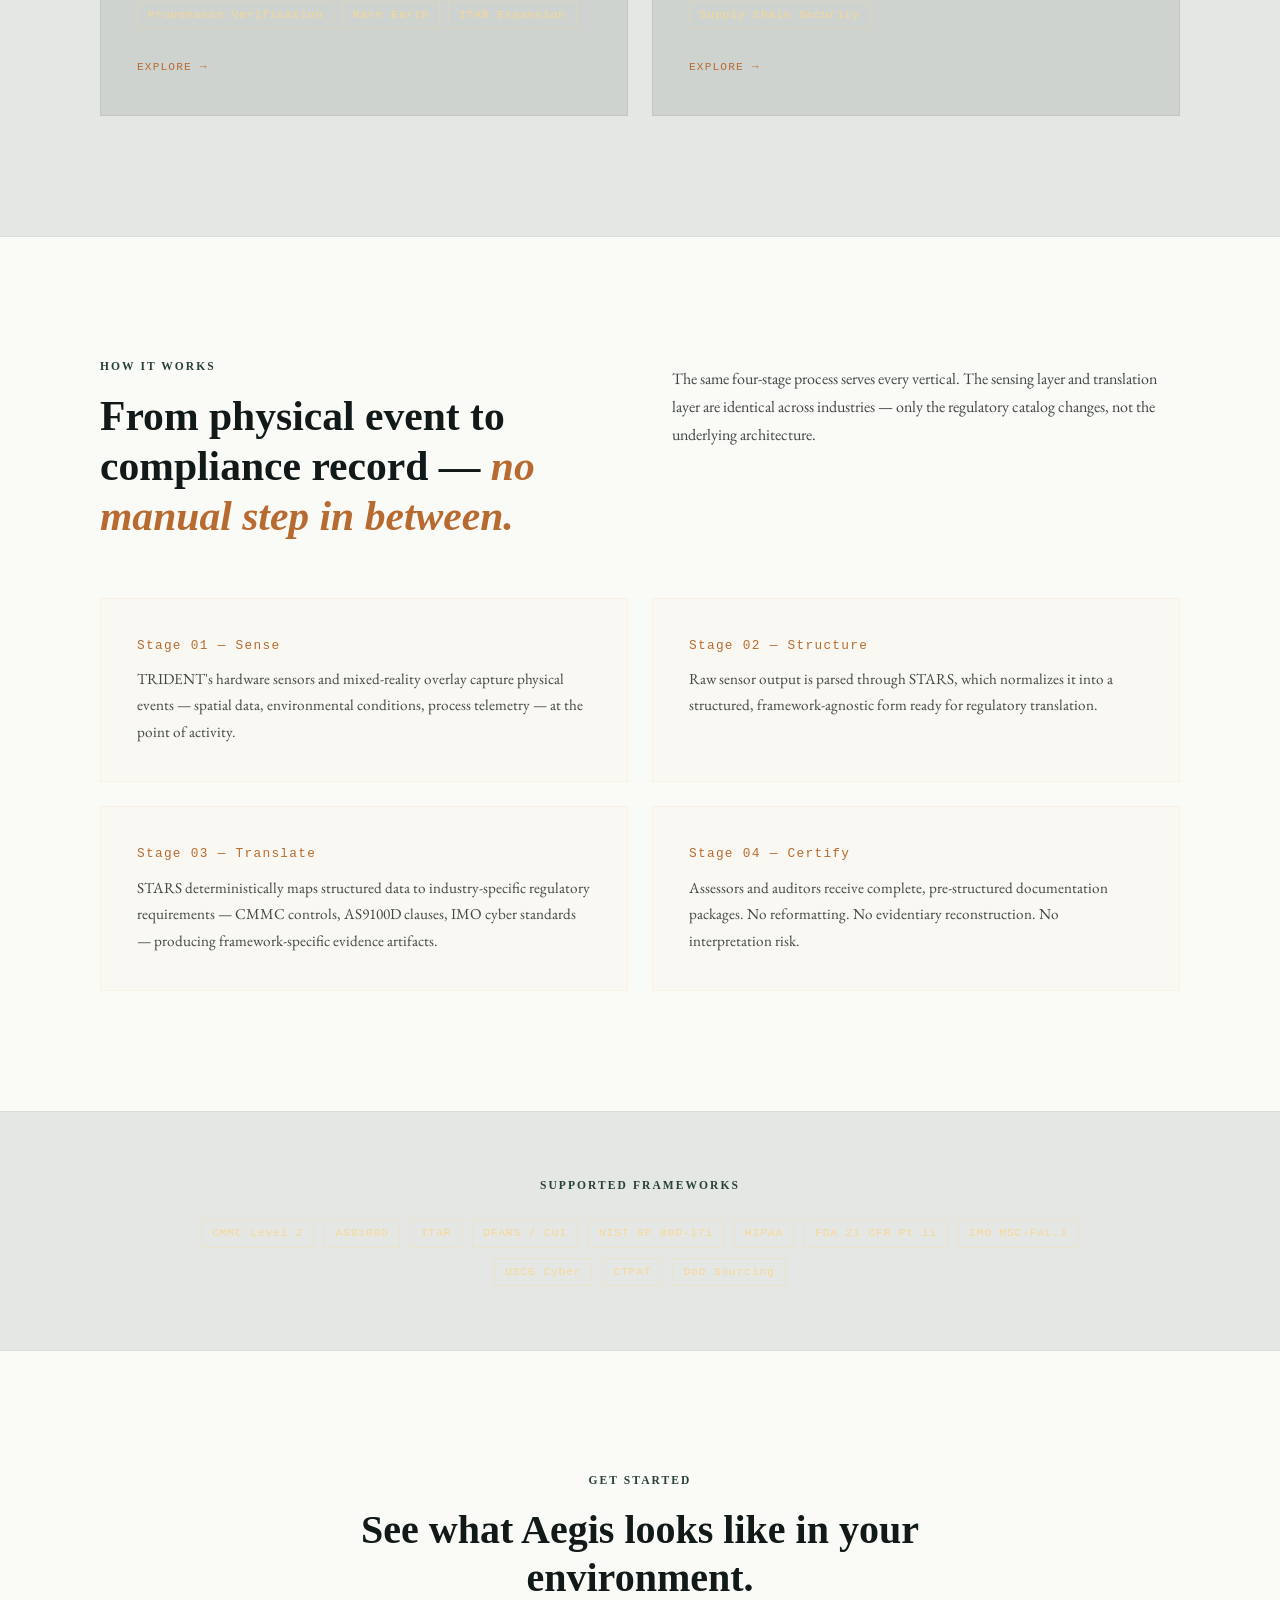
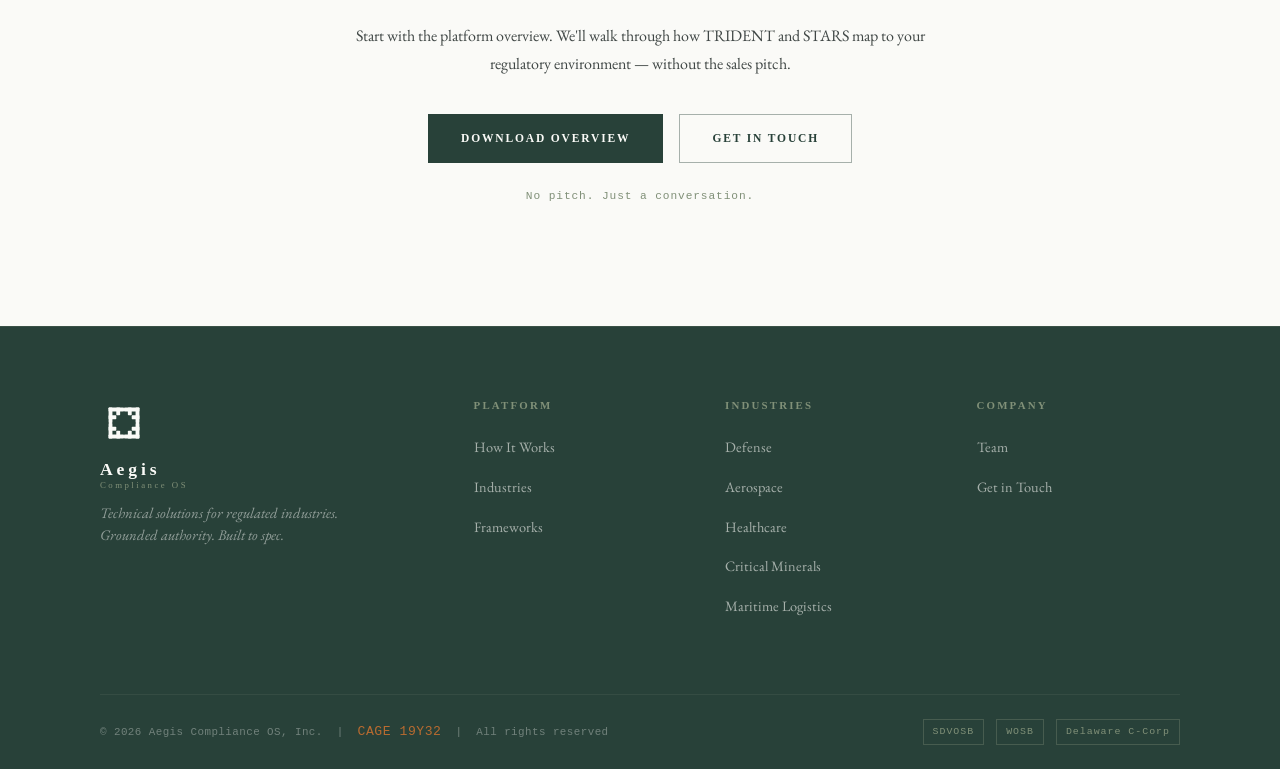
==== commit 99807d84: "Swap to Aegis logo: white mark on emerald nav/footer + Aegis favicons - Add images/aegis-symbol-whit" ====
--- a/index.html
+++ b/index.html
@@ -6,7 +6,7 @@
   <title>Aegis Compliance OS, Inc. — Technical Solutions for Regulated Industries</title>
   <meta name="description" content="Aegis builds hardware and software systems that convert physical operational data into structured regulatory evidence — for Defense, Aerospace, Healthcare, Critical Minerals, and Maritime Logistics.">
   <link rel="stylesheet" href="css/kanea.css">
-  <link rel="icon" type="image/svg+xml" href="images/KANEA_logo_emerald.svg">
+  <link rel="icon" type="image/svg+xml" href="images/aegis-symbol.svg">
 </head>
 <body>
 
--- a/css/kanea.css
+++ b/css/kanea.css
@@ -28,8 +28,8 @@
 html { scroll-behavior: smooth; }
 
 body {
-  background: var(--noir);
-  color: var(--warm-white);
+  background: var(--warm-white);
+  color: var(--noir);
   font-family: var(--font-body);
   font-size: 18px;
   line-height: 1.65;
@@ -54,7 +54,7 @@
 
 h2.section-title {
   font-size: clamp(1.8rem, 3vw, 2.6rem);
-  color: var(--warm-white);
+  color: var(--noir);
 }
 
 h3 { font-size: 1.25rem; }
@@ -65,20 +65,20 @@
   font-weight: 700;
   letter-spacing: 0.18em;
   text-transform: uppercase;
-  color: var(--wasabi);
+  color: var(--emerald);
 }
 
 .body-text {
   font-family: var(--font-body);
   font-size: 1rem;
   line-height: 1.75;
-  color: rgba(250,250,247,0.82);
+  color: rgba(17,26,25,0.80);
 }
 
 .mono {
   font-family: var(--font-mono);
   font-size: 0.82rem;
-  color: var(--khaki);
+  color: var(--earth);
   letter-spacing: 0.04em;
 }
 
@@ -98,7 +98,7 @@
   top: 0; left: 0; right: 0;
   height: var(--nav-h);
   z-index: 100;
-  background: rgba(17,26,25,0.92);
+  background: rgba(40,65,57,0.96);
   backdrop-filter: blur(12px);
   -webkit-backdrop-filter: blur(12px);
   border-bottom: 1px solid rgba(128,144,120,0.15);
@@ -176,17 +176,17 @@
   font-weight: 700;
   letter-spacing: 0.14em;
   text-transform: uppercase;
-  color: var(--warm-white) !important;
-  background: var(--emerald);
-  border: 1px solid var(--emerald);
+  color: var(--emerald) !important;
+  background: var(--khaki);
+  border: 1px solid var(--khaki);
   padding: 9px 20px;
   transition: background 0.2s, border-color 0.2s !important;
 }
 
 .nav-cta:hover {
   background: transparent !important;
-  border-color: var(--wasabi) !important;
-  color: var(--wasabi) !important;
+  border-color: var(--khaki) !important;
+  color: var(--khaki) !important;
 }
 
 .nav-hamburger {
@@ -251,15 +251,15 @@
   font-size: 0.72rem;
   letter-spacing: 0.16em;
   text-transform: uppercase;
-  color: var(--warm-white);
-  border: 1px solid rgba(250,250,247,0.3);
+  color: var(--emerald);
+  border: 1px solid rgba(40,65,57,0.4);
   padding: 14px 32px;
   transition: border-color 0.2s, color 0.2s;
   cursor: pointer;
 }
 
 .btn-ghost:hover {
-  border-color: var(--warm-white);
+  border-color: var(--emerald);
 }
 
 /* ── Cards ───────────────────────────────────────────────── */
@@ -329,7 +329,7 @@
 
 /* ── Footer ──────────────────────────────────────────────── */
 .site-footer {
-  background: #0A1210;
+  background: var(--emerald);
   border-top: 1px solid rgba(128,144,120,0.2);
   padding: 72px 0 0;
 }
@@ -435,7 +435,7 @@
     position: fixed;
     top: var(--nav-h);
     left: 0; right: 0;
-    background: var(--noir);
+    background: var(--emerald);
     padding: 32px 24px 48px;
     gap: 28px;
     border-bottom: 1px solid rgba(128,144,120,0.2);
@@ -464,3 +464,12 @@
 @media (prefers-reduced-motion: reduce) {
   * { transition: none !important; animation: none !important; }
 }
+
+/* ── Light theme: flip the dark-theme inline colors used in page content ───
+   Many section headings/spans are inline-styled color:var(--warm-white) or
+   color:var(--khaki) (legible on the old dark bg, invisible on the new light
+   one). Scope to .main-content so the emerald nav + footer keep their light
+   text. Khaki accents deepen to earth so they stay legible on warm-white. */
+.main-content [style*="--warm-white"] { color: var(--noir) !important; }
+.main-content [style*="--khaki"]      { color: var(--earth) !important; }
+.main-content [style*="250,250,247"]  { color: var(--noir) !important; }
